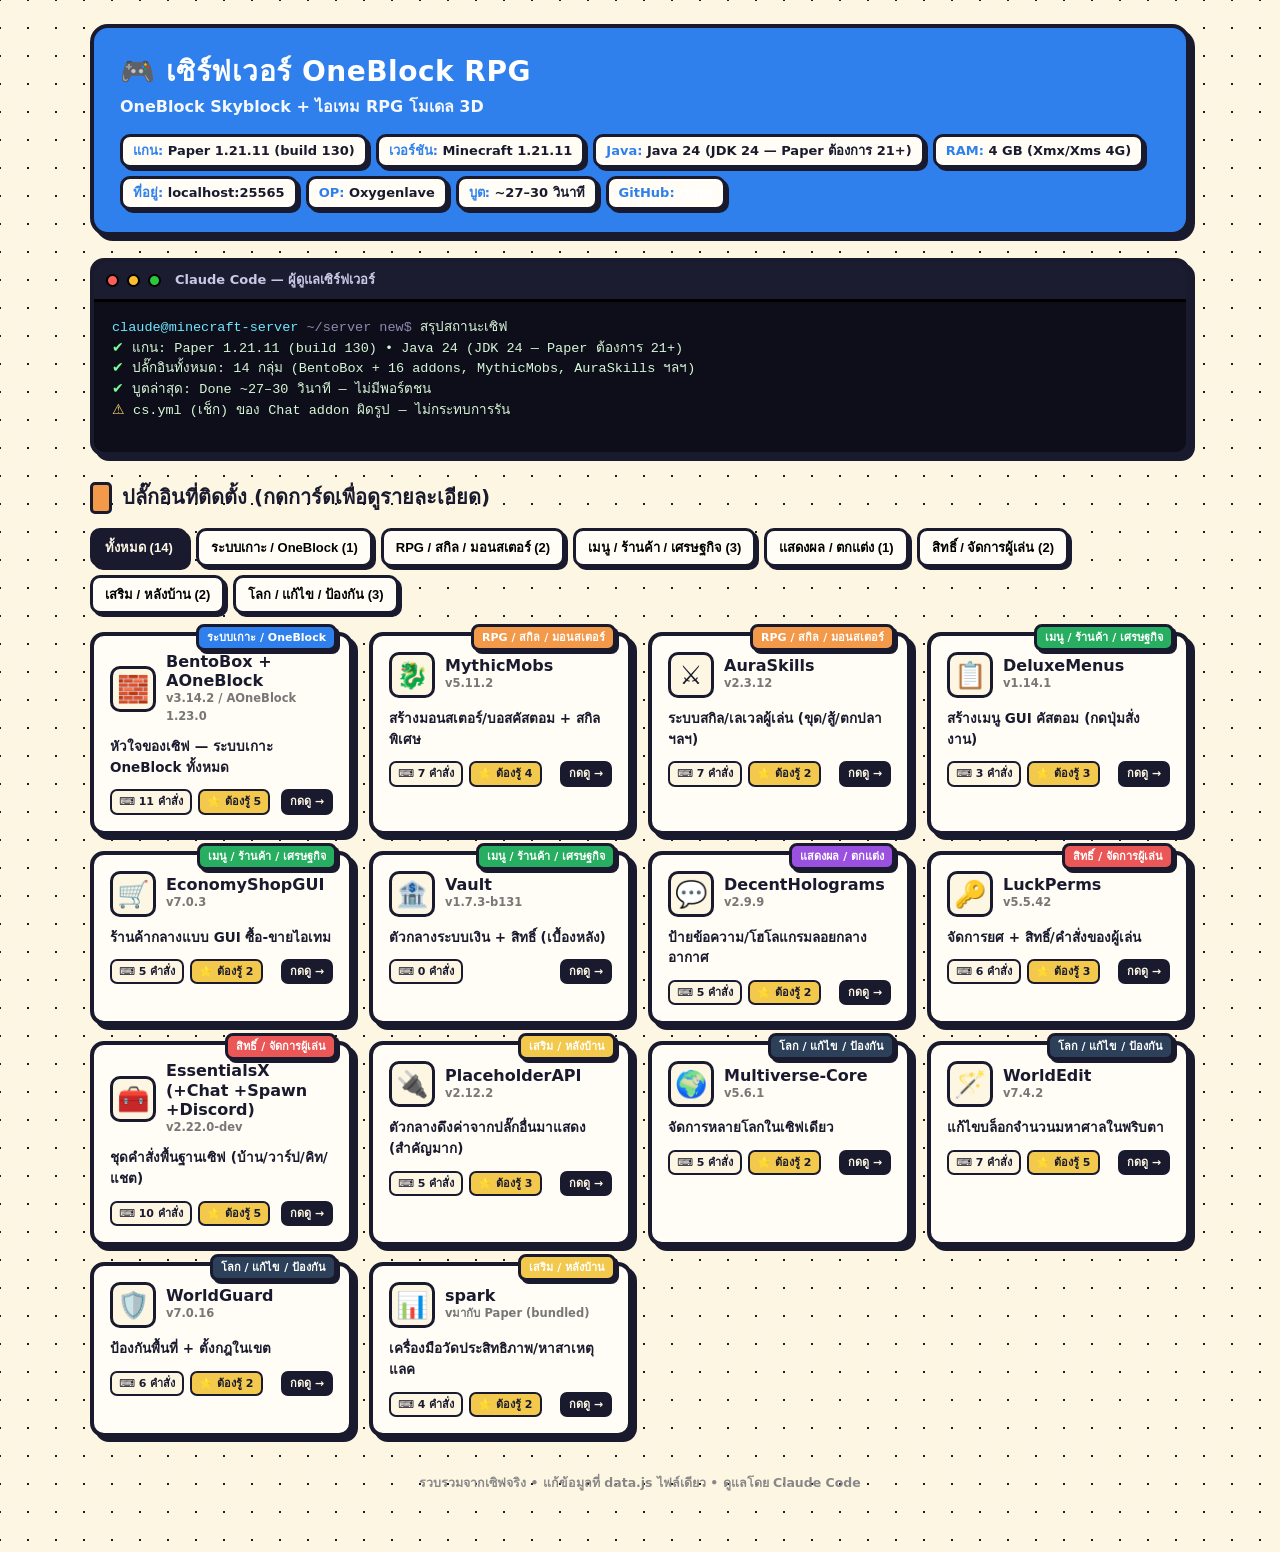
==== index.html @ e5a168d3 "เว็บแดชบอร์ดข้อมูลเซิฟ Minecraft (static) ข้อมูลเซิฟ + ปลั๊กอิน 14 กลุ่ม (คำอธิบายไทย, คำสั่งกดคัดลอ" ====
<!DOCTYPE html>
<html lang="th">
<head>
  <meta charset="UTF-8">
  <meta name="viewport" content="width=device-width, initial-scale=1.0">
  <title>ข้อมูลเซิร์ฟเวอร์ Minecraft — OneBlock RPG</title>
  <link rel="stylesheet" href="styles.css">
</head>
<body>
  <div class="wrap">

    <!-- หัวเว็บ: ข้อมูลเซิฟ -->
    <header class="hero" id="hero"></header>

    <!-- หน้าต่าง CMD สไตล์ Claude Code -->
    <section class="console">
      <div class="console-bar">
        <span class="dot r"></span><span class="dot y"></span><span class="dot g"></span>
        <span class="console-title">Claude Code — ผู้ดูแลเซิร์ฟเวอร์</span>
      </div>
      <div class="console-body" id="console"></div>
    </section>

    <!-- ปลั๊กอิน -->
    <h2 class="sec-title">ปลั๊กอินที่ติดตั้ง (กดการ์ดเพื่อดูรายละเอียด)</h2>
    <div class="filters" id="filters"></div>
    <div class="grid" id="grid"></div>

    <footer id="footer"></footer>
  </div>

  <!-- modal ดีเทลปลั๊กอิน -->
  <div class="overlay" id="overlay">
    <div class="modal" id="modal"></div>
  </div>

  <script src="data.js"></script>
  <script src="app.js"></script>
</body>
</html>
---- styles.css ----
/* ===== สไตล์การ์ตูนแฟลต ตัดขอบหนา เงาแข็ง สีสด (ตามรสนิยมเจ้าของ) ===== */
:root {
  --ink: #1a1a2e;
  --cream: #fdf6e3;
  --paper: #fffdf5;
  --blue: #2f80ed;
  --orange: #f2994a;
  --green: #27ae60;
  --purple: #9b51e0;
  --red: #eb5757;
  --navy: #2d4059;
  --yellow: #f2c94c;
  --shadow: 5px 5px 0 var(--ink);
  --shadow-sm: 3px 3px 0 var(--ink);
}

* { box-sizing: border-box; margin: 0; padding: 0; }

body {
  font-family: "Segoe UI", "Sarabun", system-ui, sans-serif;
  background: var(--cream);
  color: var(--ink);
  line-height: 1.55;
  padding: 24px 16px 60px;
  background-image: radial-gradient(var(--ink) 1.2px, transparent 1.2px);
  background-size: 28px 28px;
  background-position: -14px -14px;
}
.wrap { max-width: 1100px; margin: 0 auto; }

/* ---------- header ---------- */
.hero {
  background: var(--blue);
  color: #fff;
  border: 4px solid var(--ink);
  box-shadow: var(--shadow);
  border-radius: 18px;
  padding: 22px 26px;
  margin-bottom: 22px;
}
.hero h1 { font-size: 28px; letter-spacing: .5px; }
.hero .sub { font-weight: 700; opacity: .95; margin-top: 2px; }
.hero .meta {
  display: flex; flex-wrap: wrap; gap: 8px; margin-top: 14px;
}
.chip {
  background: var(--paper); color: var(--ink);
  border: 3px solid var(--ink); border-radius: 10px;
  padding: 4px 10px; font-weight: 700; font-size: 13px;
  box-shadow: var(--shadow-sm);
}
.chip b { color: var(--blue); }
.hero a { color: #fff; font-weight: 800; text-decoration: underline; }

/* ---------- CMD / Claude Code console ---------- */
.console {
  background: #0e0e1a;
  border: 4px solid var(--ink);
  box-shadow: var(--shadow);
  border-radius: 14px;
  margin-bottom: 24px;
  overflow: hidden;
}
.console-bar {
  background: #1c1c30; display: flex; align-items: center; gap: 8px;
  padding: 8px 12px; border-bottom: 3px solid #000;
}
.dot { width: 13px; height: 13px; border-radius: 50%; border: 2px solid #000; }
.dot.r { background: #ff5f56; } .dot.y { background: #ffbd2e; } .dot.g { background: #27c93f; }
.console-title { color: #c9c9e6; font-weight: 700; font-size: 13px; margin-left: 6px; }
.console-body {
  font-family: "Cascadia Code", "Consolas", monospace;
  font-size: 13.5px; color: #d7f7d7; padding: 16px 18px; min-height: 150px;
  white-space: pre-wrap;
}
.console-body .pmt { color: #6ee7ff; }
.console-body .ok { color: #7CFC9B; }
.console-body .warn { color: #ffd866; }
.console-body .dim { color: #8a8ab0; }
.cursor { display: inline-block; width: 9px; height: 16px; background: #7CFC9B; vertical-align: -3px; animation: blink 1s steps(1) infinite; }
@keyframes blink { 50% { opacity: 0; } }

/* ---------- section title ---------- */
.sec-title { font-size: 20px; margin: 26px 0 14px; display: flex; align-items: center; gap: 10px; }
.sec-title::before { content: ""; width: 16px; height: 26px; background: var(--orange); border: 3px solid var(--ink); border-radius: 5px; }

/* ---------- filter ---------- */
.filters { display: flex; flex-wrap: wrap; gap: 8px; margin-bottom: 18px; }
.fbtn {
  background: var(--paper); border: 3px solid var(--ink); border-radius: 10px;
  padding: 6px 12px; font-weight: 800; font-size: 13px; cursor: pointer;
  box-shadow: var(--shadow-sm); transition: transform .05s;
}
.fbtn:active { transform: translate(3px,3px); box-shadow: none; }
.fbtn.active { background: var(--ink); color: var(--cream); }

/* ---------- plugin grid ---------- */
.grid { display: grid; grid-template-columns: repeat(auto-fill, minmax(255px, 1fr)); gap: 16px; }
.card {
  background: var(--paper); border: 4px solid var(--ink); border-radius: 14px;
  box-shadow: var(--shadow); padding: 16px; cursor: pointer;
  transition: transform .08s, box-shadow .08s; position: relative;
}
.card:hover { transform: translate(-2px,-2px); box-shadow: 7px 7px 0 var(--ink); }
.card:active { transform: translate(3px,3px); box-shadow: var(--shadow-sm); }
.card .top { display: flex; align-items: center; gap: 10px; }
.card .ico {
  font-size: 26px; width: 46px; height: 46px; flex: none;
  display: grid; place-items: center;
  border: 3px solid var(--ink); border-radius: 10px; background: var(--cream);
}
.card h3 { font-size: 16px; line-height: 1.2; }
.card .ver { font-size: 11.5px; font-weight: 700; color: #777; }
.card .tag { margin-top: 10px; font-size: 13.5px; font-weight: 600; }
.cat-pill {
  position: absolute; top: -12px; right: 12px;
  font-size: 11px; font-weight: 800; color: #fff;
  border: 3px solid var(--ink); border-radius: 8px; padding: 2px 8px;
  box-shadow: var(--shadow-sm);
}

/* ---------- modal ---------- */
.overlay {
  position: fixed; inset: 0; background: rgba(26,26,46,.55);
  display: none; align-items: flex-start; justify-content: center;
  padding: 40px 16px; overflow-y: auto; z-index: 50;
}
.overlay.show { display: flex; }
.modal {
  background: var(--paper); border: 4px solid var(--ink); border-radius: 18px;
  box-shadow: 8px 8px 0 var(--ink); max-width: 680px; width: 100%; padding: 0; overflow: hidden;
}
.modal-head { padding: 18px 22px; border-bottom: 4px solid var(--ink); display: flex; align-items: center; gap: 12px; }
.modal-head .ico { font-size: 34px; width: 58px; height: 58px; flex: none; display: grid; place-items: center; border: 3px solid var(--ink); border-radius: 12px; background: var(--cream); }
.modal-head h2 { font-size: 21px; }
.modal-head .ver { font-size: 13px; font-weight: 700; color: #777; }
.modal-body { padding: 20px 22px; }
.modal-body p.what { font-size: 15px; margin-bottom: 16px; }
.block-title { font-weight: 800; font-size: 15px; margin: 16px 0 8px; display: flex; align-items: center; gap: 8px; }
.block-title span.bar { width: 12px; height: 18px; border: 2px solid var(--ink); border-radius: 4px; }
ul.feat { list-style: none; display: flex; flex-direction: column; gap: 6px; }
ul.feat li { background: var(--cream); border: 2px solid var(--ink); border-radius: 9px; padding: 7px 11px; font-size: 13.5px; font-weight: 600; }
ul.cmd li { font-family: "Consolas", monospace; background: #0e0e1a; color: #d7f7d7; border:2px solid var(--ink); border-radius:8px; padding:6px 10px; font-size:13px; list-style:none; margin-bottom:6px; }
.intg { display: flex; flex-direction: column; gap: 10px; }
.intg .row { border: 3px solid var(--ink); border-radius: 11px; padding: 10px 12px; background: #fff; }
.intg .with { font-weight: 800; font-size: 13.5px; color: var(--purple); margin-bottom: 3px; }
.intg .with::before { content: "🔗 "; }
.intg .ex { font-size: 13.5px; }
.close-btn {
  margin-left: auto; background: var(--red); color: #fff; border: 3px solid var(--ink);
  border-radius: 10px; width: 40px; height: 40px; font-size: 20px; font-weight: 900;
  cursor: pointer; box-shadow: var(--shadow-sm); flex: none;
}
.close-btn:active { transform: translate(3px,3px); box-shadow: none; }

/* ---------- ส่วนล่างการ์ด ---------- */
.card-foot { display: flex; flex-wrap: wrap; gap: 6px; margin-top: 12px; align-items: center; }
.mini { font-size: 11px; font-weight: 800; border: 2px solid var(--ink); border-radius: 7px; padding: 2px 7px; background: var(--cream); }
.mini.must { background: var(--yellow); }
.mini.go { margin-left: auto; background: var(--ink); color: var(--cream); border-color: var(--ink); }

/* ---------- toggle คำสั่ง ---------- */
.muted { font-weight: 600; font-size: 12px; color: #999; }
.cmd-toggle { display: flex; gap: 8px; margin-bottom: 12px; }
.cmd-toggle .ct {
  background: var(--paper); border: 3px solid var(--ink); border-radius: 9px;
  padding: 5px 12px; font-weight: 800; font-size: 12.5px; cursor: pointer; box-shadow: var(--shadow-sm);
}
.cmd-toggle .ct:active { transform: translate(3px,3px); box-shadow: none; }
.cmd-toggle .ct.active { background: var(--orange); }

/* ---------- ปุ่มคำสั่ง (กดคัดลอก) ---------- */
.cmd-list { display: flex; flex-direction: column; gap: 8px; }
.cmd-chip {
  display: flex; align-items: center; gap: 10px; text-align: left; width: 100%;
  background: #0e0e1a; color: #d7f7d7; border: 3px solid var(--ink); border-radius: 10px;
  padding: 9px 12px; cursor: pointer; font-family: inherit; box-shadow: var(--shadow-sm);
  transition: transform .05s;
}
.cmd-chip:hover { transform: translate(-1px,-1px); }
.cmd-chip:active { transform: translate(3px,3px); box-shadow: none; }
.cmd-chip.must { border-color: var(--orange); box-shadow: 3px 3px 0 var(--orange); }
.cmd-chip .cmd-text { font-family: "Consolas","Cascadia Code",monospace; font-weight: 700; font-size: 13px; color: #9ef0b0; white-space: nowrap; }
.cmd-chip .cmd-desc { color: #cfcfe6; font-size: 12.5px; flex: 1; }
.cmd-chip .cmd-copy { font-size: 10.5px; font-weight: 800; color: #0e0e1a; background: #9ef0b0; border-radius: 6px; padding: 2px 7px; flex: none; }
.cmd-empty { font-size: 13px; color: #888; font-weight: 600; padding: 6px 2px; }

/* ---------- toast ---------- */
.toast {
  position: fixed; left: 50%; bottom: 28px; transform: translateX(-50%) translateY(20px);
  background: var(--ink); color: var(--cream); border: 3px solid var(--ink);
  border-radius: 12px; padding: 10px 18px; font-weight: 800; font-size: 13.5px;
  box-shadow: var(--shadow); opacity: 0; pointer-events: none; transition: .2s; z-index: 99; max-width: 90vw;
}
.toast.show { opacity: 1; transform: translateX(-50%) translateY(0); }

@media (max-width: 520px) {
  .cmd-chip { flex-wrap: wrap; gap: 4px; }
  .cmd-chip .cmd-desc { flex-basis: 100%; }
}

footer { text-align: center; margin-top: 36px; font-size: 12.5px; color: #888; font-weight: 600; }
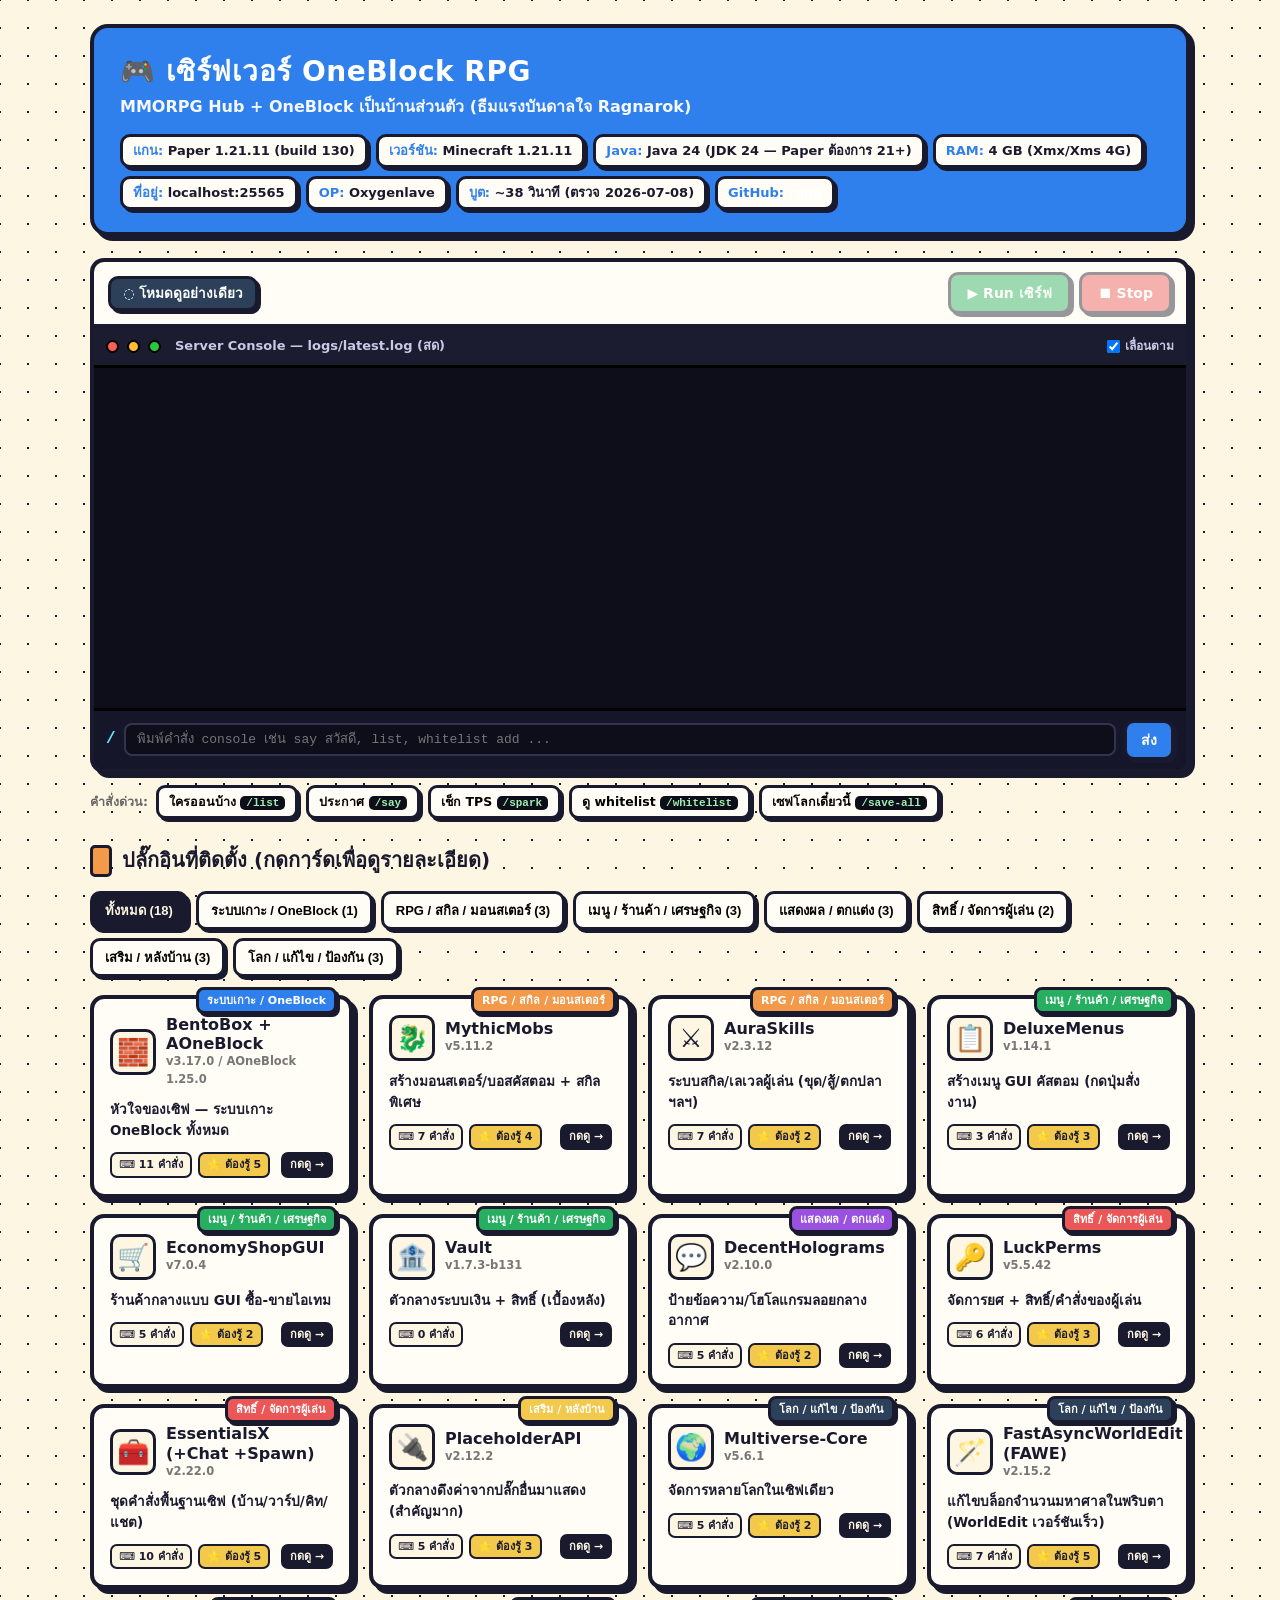
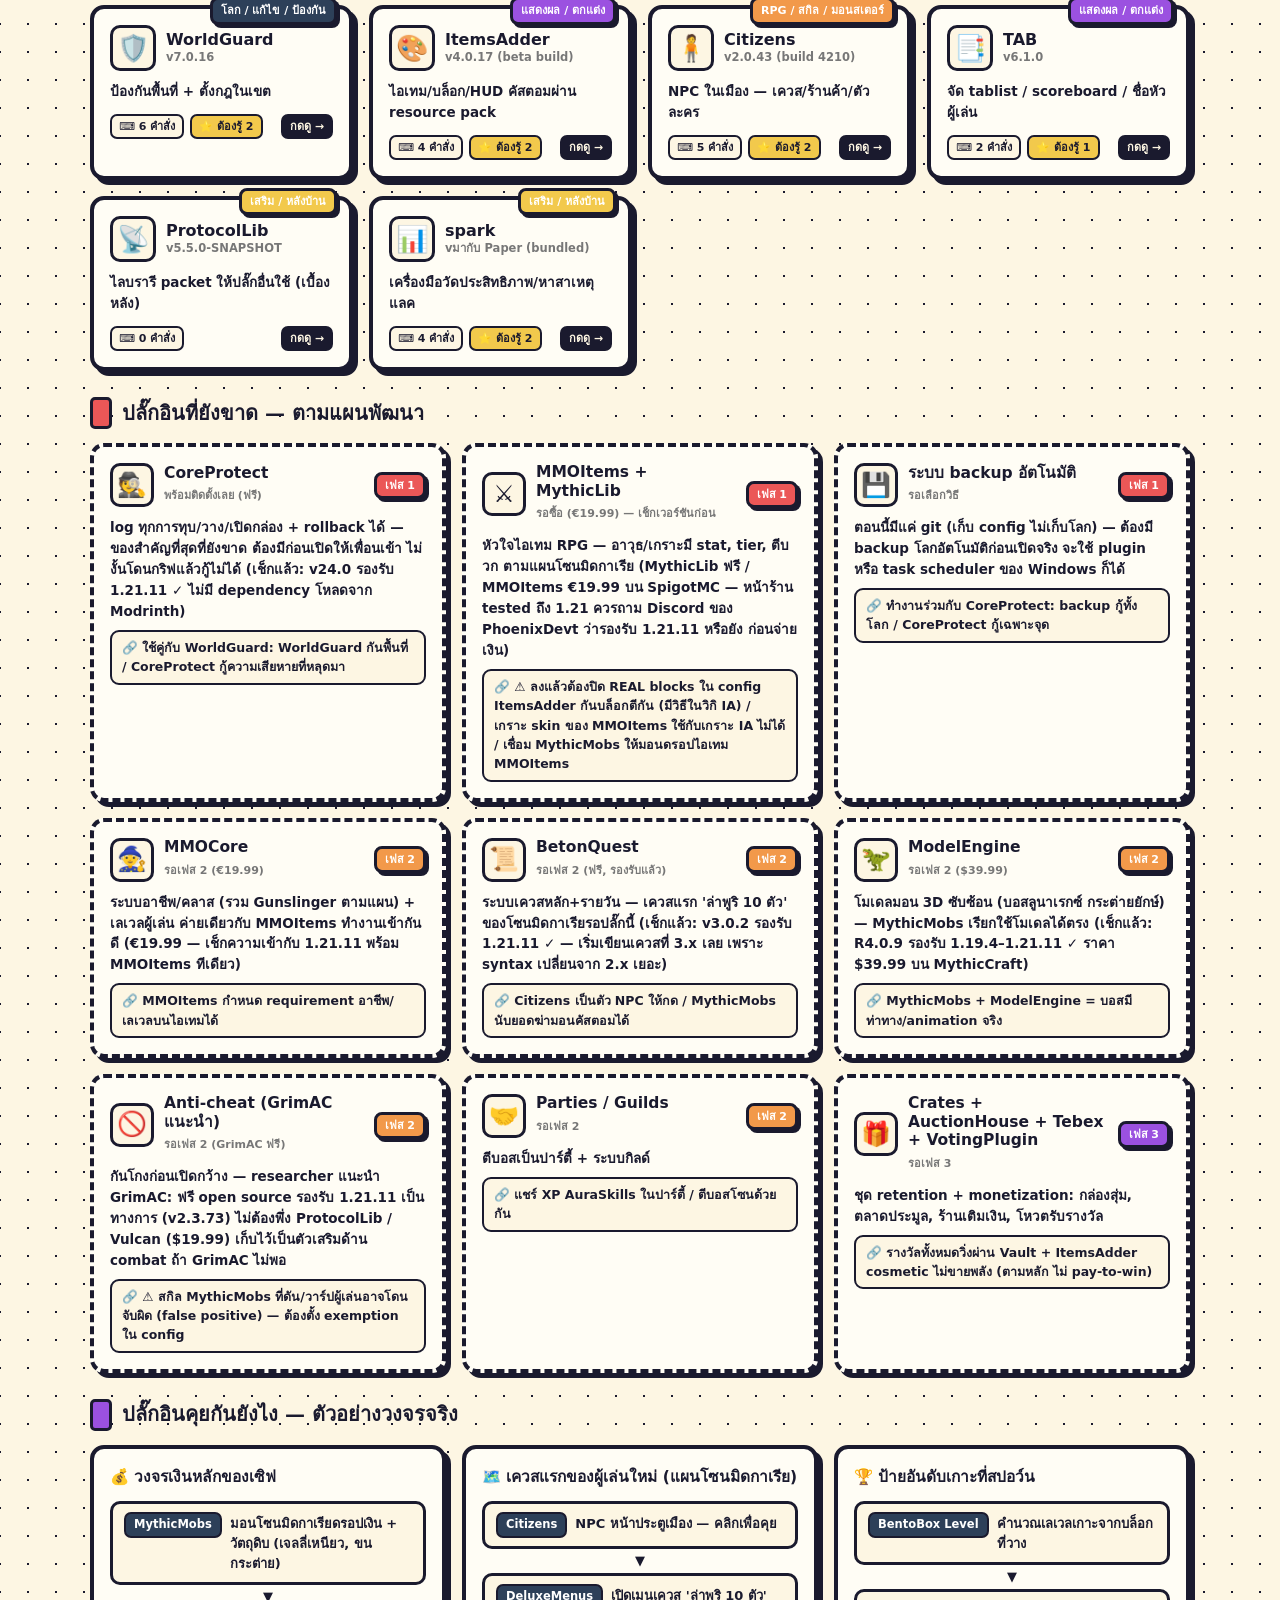
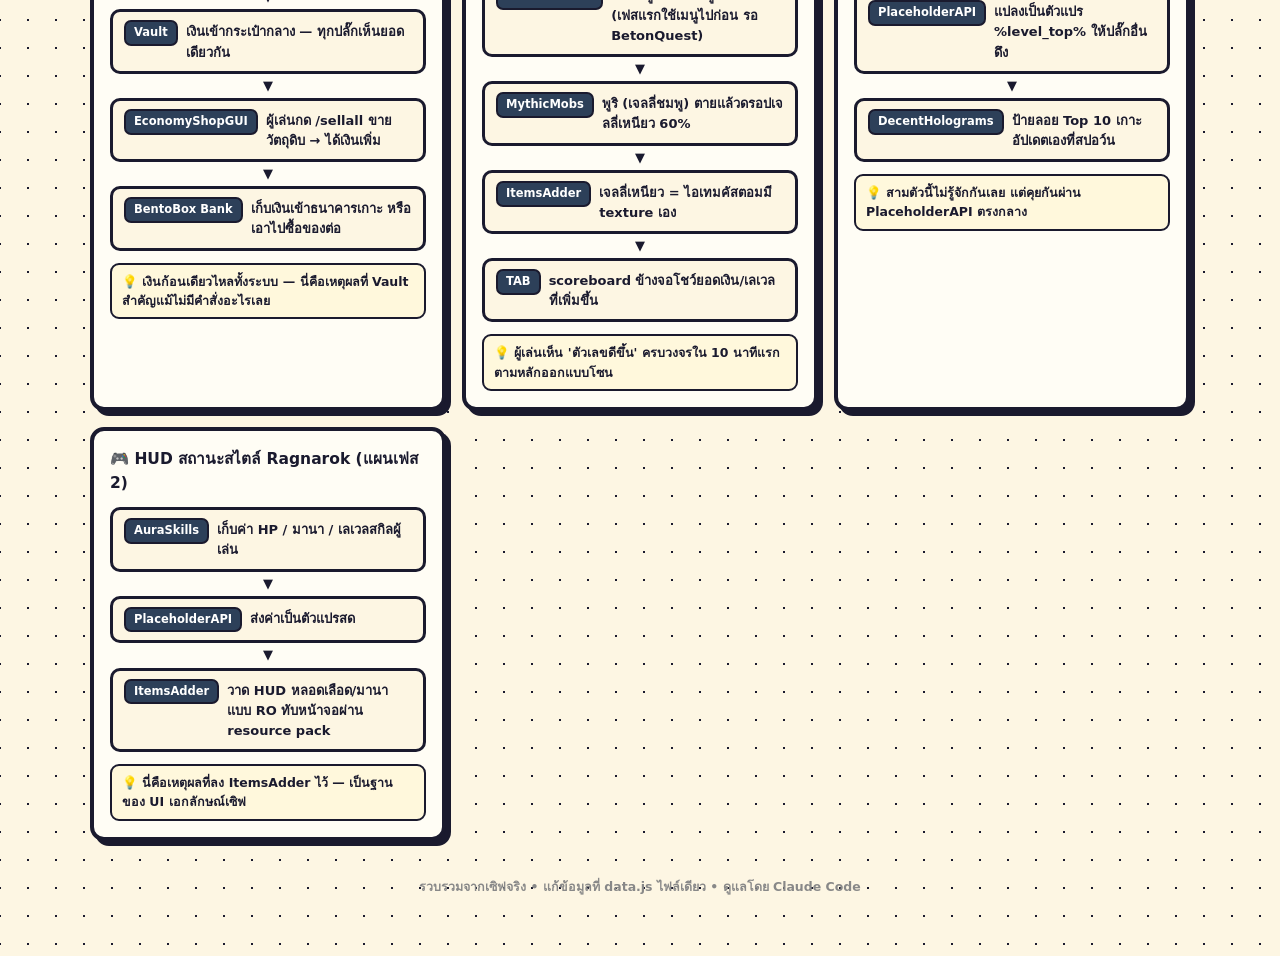
==== commit fae83b52: "เพิ่ม Web Panel: ปุ่ม Run/Stop เซิร์ฟ + จอ CMD สดพร้อมไฮไลต์สี + ช่องส่งคำสั่ง console + section ปลั" ====
--- a/index.html
+++ b/index.html
@@ -12,19 +12,44 @@
     <!-- หัวเว็บ: ข้อมูลเซิฟ -->
     <header class="hero" id="hero"></header>
 
-    <!-- หน้าต่าง CMD สไตล์ Claude Code -->
-    <section class="console">
-      <div class="console-bar">
-        <span class="dot r"></span><span class="dot y"></span><span class="dot g"></span>
-        <span class="console-title">Claude Code — ผู้ดูแลเซิร์ฟเวอร์</span>
+    <!-- Web Panel: ควบคุมเซิร์ฟ + จอ CMD สด -->
+    <section class="panel">
+      <div class="panel-bar">
+        <span id="statusPill" class="status-pill off">● กำลังเช็ก...</span>
+        <span id="uptime" class="uptime"></span>
+        <div class="panel-btns">
+          <button id="btnStart" class="pbtn run" disabled>▶ Run เซิร์ฟ</button>
+          <button id="btnStop" class="pbtn stop" disabled>⏹ Stop</button>
+        </div>
       </div>
-      <div class="console-body" id="console"></div>
+      <div class="console">
+        <div class="console-bar">
+          <span class="dot r"></span><span class="dot y"></span><span class="dot g"></span>
+          <span class="console-title">Server Console — logs/latest.log (สด)</span>
+          <label class="autoscroll"><input type="checkbox" id="autoScroll" checked> เลื่อนตาม</label>
+        </div>
+        <div class="console-body live" id="console"></div>
+        <form class="cmd-bar" id="cmdForm">
+          <span class="cmd-slash">/</span>
+          <input type="text" id="cmdInput" placeholder="พิมพ์คำสั่ง console เช่น say สวัสดี, list, whitelist add ..." autocomplete="off">
+          <button type="submit" class="pbtn send">ส่ง</button>
+        </form>
+      </div>
+      <div class="quick-cmds" id="quickCmds"></div>
     </section>
 
     <!-- ปลั๊กอิน -->
     <h2 class="sec-title">ปลั๊กอินที่ติดตั้ง (กดการ์ดเพื่อดูรายละเอียด)</h2>
     <div class="filters" id="filters"></div>
     <div class="grid" id="grid"></div>
+
+    <!-- ปลั๊กอินที่ยังขาด -->
+    <h2 class="sec-title missing">ปลั๊กอินที่ยังขาด — ตามแผนพัฒนา</h2>
+    <div class="planned-grid" id="planned"></div>
+
+    <!-- ตัวอย่างการเชื่อมปลั๊กอิน -->
+    <h2 class="sec-title flows">ปลั๊กอินคุยกันยังไง — ตัวอย่างวงจรจริง</h2>
+    <div class="flows" id="flows"></div>
 
     <footer id="footer"></footer>
   </div>
--- a/styles.css
+++ b/styles.css
@@ -51,6 +51,128 @@
 }
 .chip b { color: var(--blue); }
 .hero a { color: #fff; font-weight: 800; text-decoration: underline; }
+
+/* ---------- Web Panel: ควบคุมเซิร์ฟ ---------- */
+.panel { margin-bottom: 26px; }
+.panel-bar {
+  display: flex; align-items: center; flex-wrap: wrap; gap: 10px;
+  background: var(--paper); border: 4px solid var(--ink); border-bottom: none;
+  border-radius: 14px 14px 0 0; padding: 10px 14px;
+  box-shadow: var(--shadow);
+}
+.status-pill {
+  font-weight: 900; font-size: 13.5px; border: 3px solid var(--ink);
+  border-radius: 10px; padding: 4px 12px; box-shadow: var(--shadow-sm);
+}
+.status-pill.on   { background: var(--green); color: #fff; }
+.status-pill.ext  { background: var(--yellow); color: var(--ink); }
+.status-pill.off  { background: #d8d8d8; color: #555; }
+.status-pill.view { background: var(--navy); color: #fff; }
+.uptime { font-size: 12.5px; font-weight: 700; color: #666; }
+.panel-btns { margin-left: auto; display: flex; gap: 8px; }
+.pbtn {
+  border: 3px solid var(--ink); border-radius: 10px; padding: 7px 16px;
+  font-weight: 900; font-size: 14px; cursor: pointer; box-shadow: var(--shadow-sm);
+  transition: transform .05s; font-family: inherit;
+}
+.pbtn:active { transform: translate(3px,3px); box-shadow: none; }
+.pbtn:disabled { opacity: .45; cursor: not-allowed; }
+.pbtn.run  { background: var(--green); color: #fff; }
+.pbtn.stop { background: var(--red); color: #fff; }
+.pbtn.send { background: var(--blue); color: #fff; padding: 6px 14px; }
+
+/* จอ console สด */
+.panel .console { margin-bottom: 0; border-radius: 0 0 14px 14px; }
+.console-body.live {
+  height: 340px; overflow-y: auto; min-height: 0;
+  scrollbar-color: #444 #0e0e1a;
+}
+.autoscroll {
+  margin-left: auto; color: #c9c9e6; font-size: 12px; font-weight: 700;
+  display: flex; align-items: center; gap: 5px; cursor: pointer;
+}
+.cmd-bar {
+  display: flex; align-items: center; gap: 8px;
+  background: #16162a; border-top: 3px solid #000; padding: 9px 12px;
+}
+.cmd-slash { color: #6ee7ff; font-family: "Consolas", monospace; font-weight: 900; font-size: 16px; }
+.cmd-bar input {
+  flex: 1; background: #0e0e1a; color: #d7f7d7; border: 2px solid #33334d;
+  border-radius: 8px; padding: 7px 11px; font-family: "Cascadia Code","Consolas",monospace;
+  font-size: 13px; outline: none;
+}
+.cmd-bar input:focus { border-color: #6ee7ff; }
+.quick-cmds { display: flex; flex-wrap: wrap; gap: 8px; margin-top: 12px; align-items: center; }
+.qlabel { font-size: 12.5px; font-weight: 800; color: #666; }
+.qcmd {
+  background: var(--paper); border: 3px solid var(--ink); border-radius: 9px;
+  padding: 4px 10px; font-weight: 700; font-size: 12.5px; cursor: pointer;
+  box-shadow: var(--shadow-sm); font-family: inherit;
+}
+.qcmd:active { transform: translate(3px,3px); box-shadow: none; }
+.qcmd code { background: #0e0e1a; color: #9ef0b0; border-radius: 5px; padding: 1px 6px; font-size: 11px; }
+
+/* ไฮไลต์สีบรรทัด log — สำคัญเห็นก่อน */
+.lg          { color: #b8c4b8; }
+.lg-error    { color: #ff8f8f; background: rgba(235,87,87,.14); border-left: 3px solid var(--red); padding-left: 7px; font-weight: 700; }
+.lg-warn     { color: #ffd866; background: rgba(242,201,76,.08); border-left: 3px solid var(--yellow); padding-left: 7px; }
+.lg-done     { color: #7CFC9B; font-weight: 800; }
+.lg-player   { color: #7fc4ff; font-weight: 700; }
+.lg-system   { color: #c9a7ff; font-style: italic; }
+.lg-input    { color: #6ee7ff; font-weight: 800; }
+.lg-time     { color: #63637f; }
+.lg-tag      { color: #8a8ab0; }
+.lg-plugin   { color: #6ee7ff; }
+.lg-done-strong { color: #0e0e1a; background: #7CFC9B; border-radius: 4px; padding: 0 6px; font-weight: 900; }
+
+/* ---------- ปลั๊กอินที่ยังขาด ---------- */
+.sec-title.missing::before { background: var(--red); }
+.sec-title.flows::before { background: var(--purple); }
+.planned-grid { display: grid; grid-template-columns: repeat(auto-fill, minmax(300px, 1fr)); gap: 16px; }
+.pcard {
+  background: var(--paper); border: 4px dashed var(--ink); border-radius: 14px;
+  padding: 16px; box-shadow: var(--shadow); position: relative;
+}
+.pcard .ptop { display: flex; align-items: center; gap: 10px; }
+.pcard .pico {
+  font-size: 24px; width: 44px; height: 44px; flex: none; display: grid; place-items: center;
+  border: 3px solid var(--ink); border-radius: 10px; background: var(--cream);
+}
+.pcard h3 { font-size: 15.5px; line-height: 1.2; }
+.pstatus { font-size: 11px; font-weight: 800; color: #777; }
+.phase {
+  margin-left: auto; flex: none; color: #fff; font-size: 11px; font-weight: 900;
+  border: 3px solid var(--ink); border-radius: 8px; padding: 2px 8px; box-shadow: var(--shadow-sm);
+}
+.pwhy { margin-top: 10px; font-size: 13.5px; font-weight: 600; }
+.ppairs {
+  margin-top: 8px; font-size: 12.5px; background: var(--cream);
+  border: 2px solid var(--ink); border-radius: 9px; padding: 6px 10px; font-weight: 600;
+}
+
+/* ---------- ผังวงจรปลั๊กอิน ---------- */
+.flows { display: grid; grid-template-columns: repeat(auto-fill, minmax(320px, 1fr)); gap: 16px; }
+.flow {
+  background: var(--paper); border: 4px solid var(--ink); border-radius: 14px;
+  padding: 16px; box-shadow: var(--shadow);
+}
+.flow-title { font-weight: 900; font-size: 15.5px; margin-bottom: 12px; }
+.flow-steps { display: flex; flex-direction: column; align-items: stretch; }
+.flow-step {
+  display: flex; align-items: baseline; gap: 8px;
+  background: var(--cream); border: 3px solid var(--ink); border-radius: 10px;
+  padding: 8px 11px;
+}
+.flow-plug {
+  flex: none; font-size: 11.5px; font-weight: 900; color: #fff; background: var(--navy);
+  border: 2px solid var(--ink); border-radius: 7px; padding: 2px 8px;
+}
+.flow-text { font-size: 13px; font-weight: 600; }
+.flow-arrow { text-align: center; font-size: 13px; font-weight: 900; color: var(--ink); padding: 2px 0; }
+.flow-note {
+  margin-top: 12px; font-size: 12.5px; font-weight: 700;
+  background: #fff8dc; border: 2px solid var(--ink); border-radius: 9px; padding: 7px 10px;
+}
 
 /* ---------- CMD / Claude Code console ---------- */
 .console {
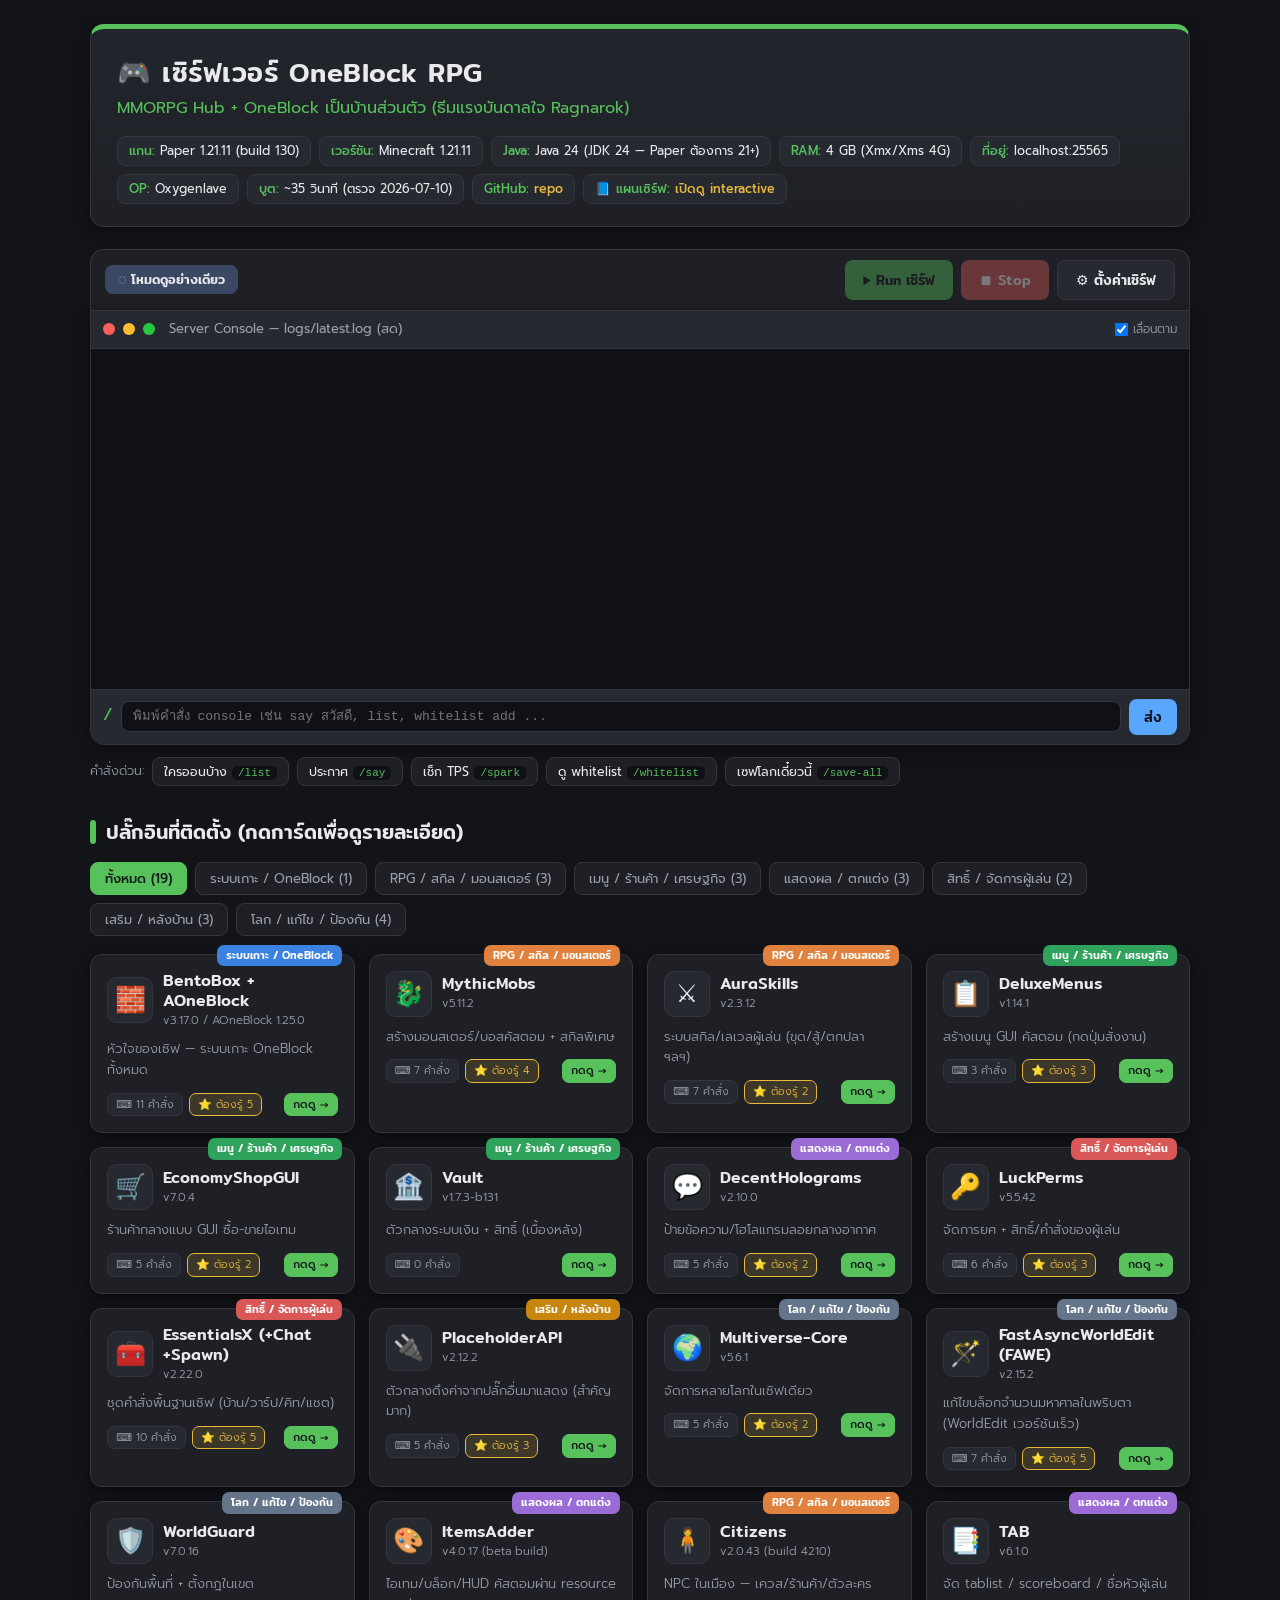
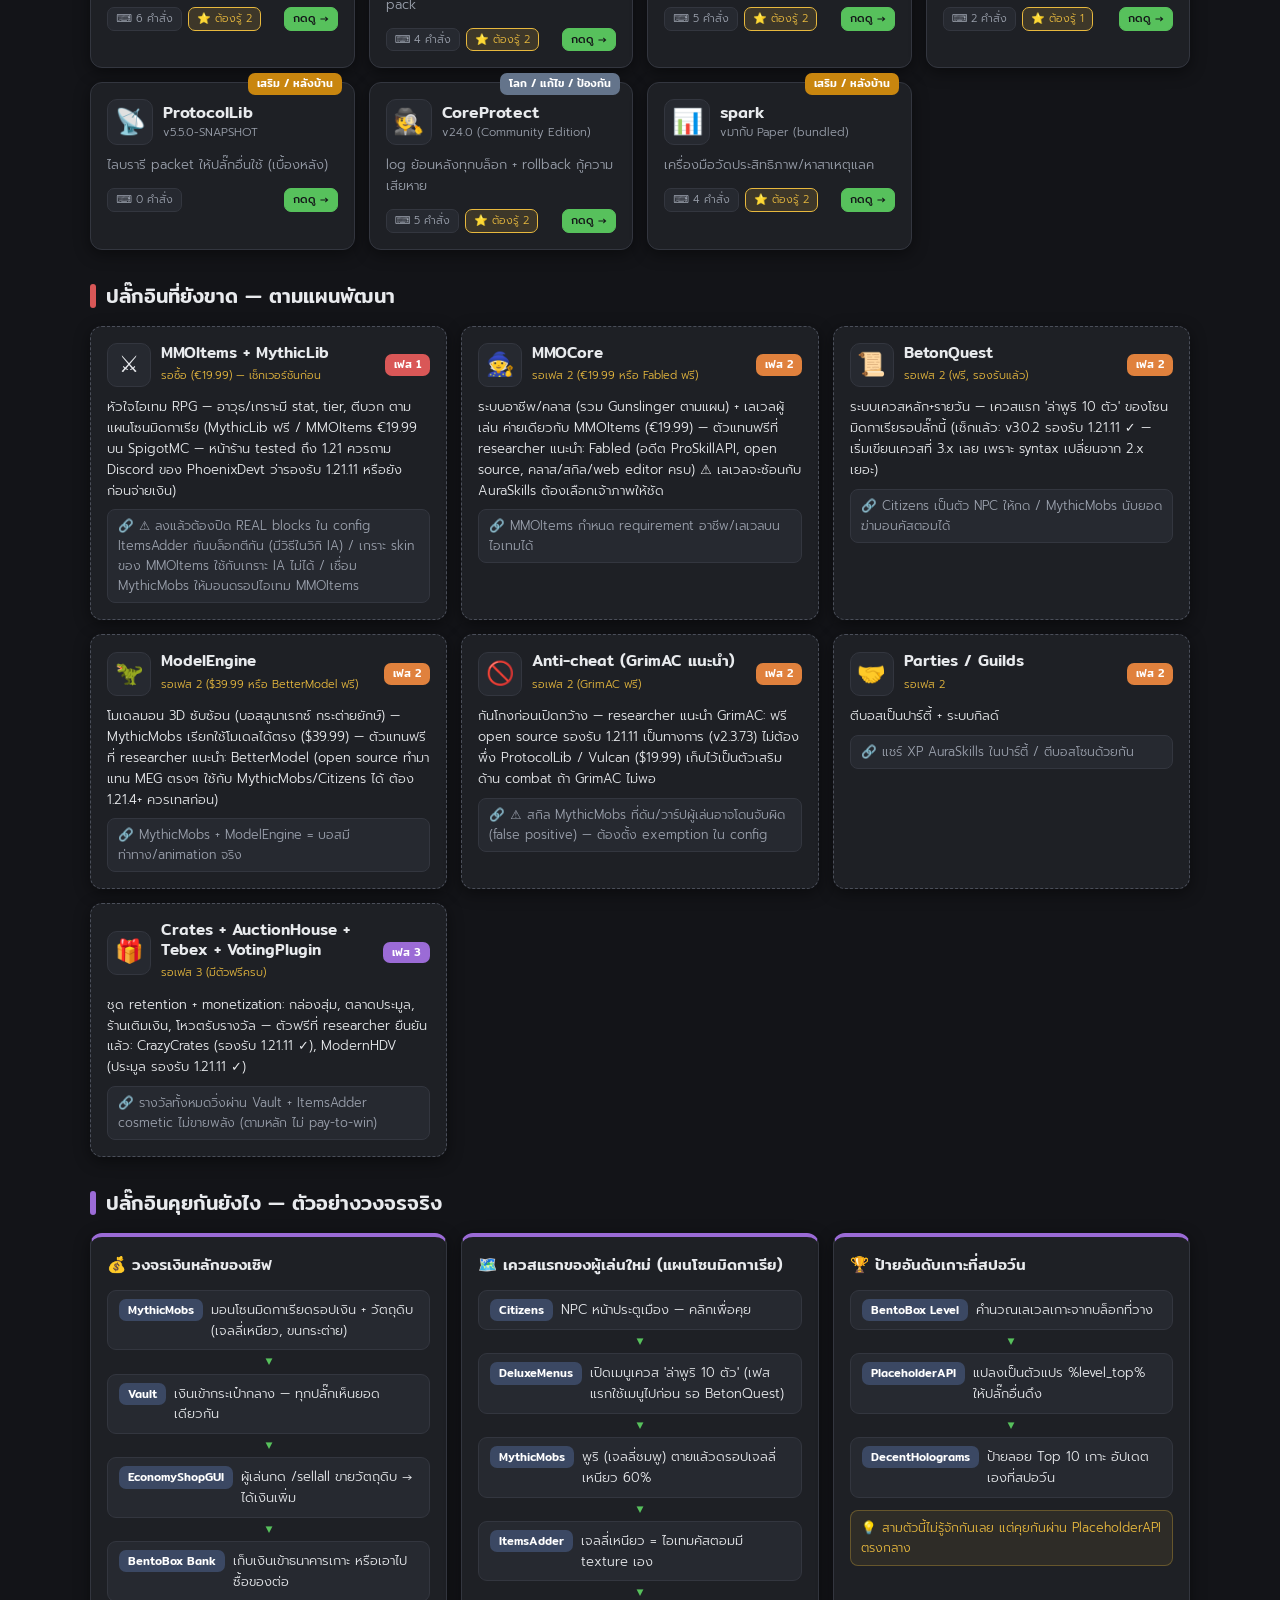
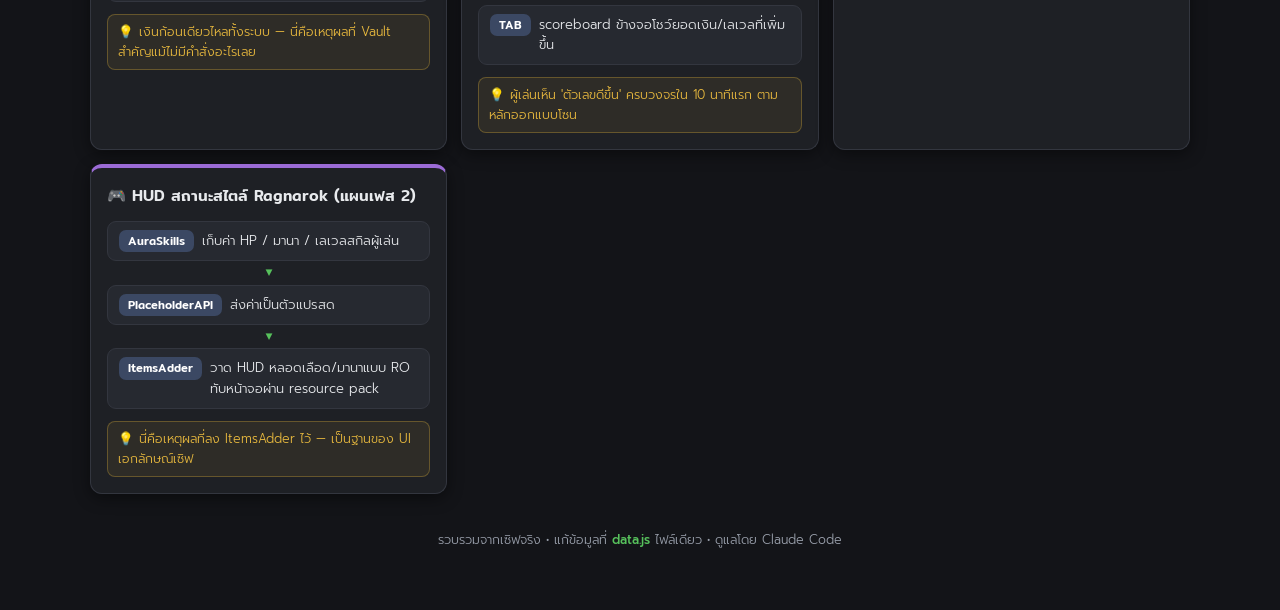
==== commit 366bed73: "เพิ่มปุ่มตั้งค่าเซิร์ฟในเว็บ panel: แก้ server.properties ผ่านฟอร์ม (MOTD/ผู้เล่นสูงสุด/IP/พอร์ต/whi" ====
--- a/index.html
+++ b/index.html
@@ -20,6 +20,7 @@
         <div class="panel-btns">
           <button id="btnStart" class="pbtn run" disabled>▶ Run เซิร์ฟ</button>
           <button id="btnStop" class="pbtn stop" disabled>⏹ Stop</button>
+          <button id="btnConfig" class="pbtn cfg">⚙ ตั้งค่าเซิร์ฟ</button>
         </div>
       </div>
       <div class="console">
@@ -59,6 +60,11 @@
     <div class="modal" id="modal"></div>
   </div>
 
+  <!-- modal ตั้งค่าเซิร์ฟ (server.properties) -->
+  <div class="overlay" id="cfgOverlay">
+    <div class="modal" id="cfgModal"></div>
+  </div>
+
   <script src="data.js"></script>
   <script src="app.js"></script>
 </body>
--- a/styles.css
+++ b/styles.css
@@ -1,317 +1,343 @@
-/* ===== สไตล์การ์ตูนแฟลต ตัดขอบหนา เงาแข็ง สีสด (ตามรสนิยมเจ้าของ) ===== */
+/* ===== ธีม Minecraft โทนเข้มเรียบ — deepslate + เขียวหญ้า + ทอง XP + ซากุระ
+   ใช้ชุดสีเดียวกับ plan.html ให้ทั้งเว็บเป็นธีมเดียวกัน ===== */
+@import url('https://fonts.googleapis.com/css2?family=Mitr:wght@400;500;600&family=Prompt:wght@300;400;500;700&display=swap');
+
 :root {
-  --ink: #1a1a2e;
-  --cream: #fdf6e3;
-  --paper: #fffdf5;
-  --blue: #2f80ed;
-  --orange: #f2994a;
-  --green: #27ae60;
-  --purple: #9b51e0;
-  --red: #eb5757;
-  --navy: #2d4059;
-  --yellow: #f2c94c;
-  --shadow: 5px 5px 0 var(--ink);
-  --shadow-sm: 3px 3px 0 var(--ink);
+  --bg: #131418;        /* พื้นหลัง deepslate */
+  --panel: #1e2025;     /* กล่อง */
+  --panel2: #262930;
+  --line: #33363f;      /* เส้นขอบบาง */
+  --text: #e8eaed;
+  --dim: #9aa0ac;
+  --grass: #57c15c;     /* เขียวหญ้า Minecraft — สีหลัก */
+  --gold: #e8b93e;      /* ทอง XP */
+  --sky: #58a6ff;
+  --sakura: #f291b8;
+  --red: #d95757;
+  --orange: #e0813d;
+  --purple: #9b6bd6;
+  --navy: #3b4863;
+  --green: #57c15c;
+  --blue: #58a6ff;
+  --yellow: #e8b93e;
+  --dark: #131418;      /* ตัวหนังสือบนปุ่มสีสด */
+  --shadow: 0 4px 16px rgba(0,0,0,.45);
 }
 
 * { box-sizing: border-box; margin: 0; padding: 0; }
 
 body {
-  font-family: "Segoe UI", "Sarabun", system-ui, sans-serif;
-  background: var(--cream);
-  color: var(--ink);
-  line-height: 1.55;
+  font-family: "Prompt", "Sarabun", "Segoe UI", system-ui, sans-serif;
+  font-weight: 300;
+  background: var(--bg);
+  color: var(--text);
+  line-height: 1.6;
   padding: 24px 16px 60px;
-  background-image: radial-gradient(var(--ink) 1.2px, transparent 1.2px);
-  background-size: 28px 28px;
-  background-position: -14px -14px;
-}
+}
+h1, h2, h3, h4 { font-family: "Mitr", "Prompt", sans-serif; font-weight: 500; }
 .wrap { max-width: 1100px; margin: 0 auto; }
 
 /* ---------- header ---------- */
 .hero {
-  background: var(--blue);
-  color: #fff;
-  border: 4px solid var(--ink);
+  background: linear-gradient(180deg, #22262c 0%, var(--panel) 100%);
+  border: 1px solid var(--line);
+  border-top: 5px solid var(--grass);   /* แถบหญ้าบนหัวแบบบล็อกหญ้า */
   box-shadow: var(--shadow);
-  border-radius: 18px;
+  border-radius: 14px;
   padding: 22px 26px;
   margin-bottom: 22px;
 }
-.hero h1 { font-size: 28px; letter-spacing: .5px; }
-.hero .sub { font-weight: 700; opacity: .95; margin-top: 2px; }
-.hero .meta {
-  display: flex; flex-wrap: wrap; gap: 8px; margin-top: 14px;
-}
+.hero h1 { font-size: 27px; letter-spacing: .5px; color: var(--text); }
+.hero .sub { font-weight: 400; color: var(--grass); margin-top: 2px; }
+.hero .meta { display: flex; flex-wrap: wrap; gap: 8px; margin-top: 14px; }
 .chip {
-  background: var(--paper); color: var(--ink);
-  border: 3px solid var(--ink); border-radius: 10px;
-  padding: 4px 10px; font-weight: 700; font-size: 13px;
-  box-shadow: var(--shadow-sm);
-}
-.chip b { color: var(--blue); }
-.hero a { color: #fff; font-weight: 800; text-decoration: underline; }
+  background: var(--panel2); color: var(--text);
+  border: 1px solid var(--line); border-radius: 8px;
+  padding: 4px 11px; font-weight: 400; font-size: 12.5px;
+}
+.chip b { color: var(--grass); font-weight: 500; }
+.hero a { color: var(--gold); font-weight: 500; text-decoration: none; }
+.hero a:hover { text-decoration: underline; }
 
 /* ---------- Web Panel: ควบคุมเซิร์ฟ ---------- */
 .panel { margin-bottom: 26px; }
 .panel-bar {
   display: flex; align-items: center; flex-wrap: wrap; gap: 10px;
-  background: var(--paper); border: 4px solid var(--ink); border-bottom: none;
+  background: var(--panel); border: 1px solid var(--line); border-bottom: none;
   border-radius: 14px 14px 0 0; padding: 10px 14px;
-  box-shadow: var(--shadow);
 }
 .status-pill {
-  font-weight: 900; font-size: 13.5px; border: 3px solid var(--ink);
-  border-radius: 10px; padding: 4px 12px; box-shadow: var(--shadow-sm);
-}
-.status-pill.on   { background: var(--green); color: #fff; }
-.status-pill.ext  { background: var(--yellow); color: var(--ink); }
-.status-pill.off  { background: #d8d8d8; color: #555; }
-.status-pill.view { background: var(--navy); color: #fff; }
-.uptime { font-size: 12.5px; font-weight: 700; color: #666; }
+  font-family: "Mitr", sans-serif;
+  font-weight: 500; font-size: 13px; border-radius: 8px; padding: 4px 13px;
+}
+.status-pill.on   { background: var(--grass); color: var(--dark); }
+.status-pill.ext  { background: var(--gold); color: var(--dark); }
+.status-pill.off  { background: var(--panel2); color: var(--dim); border: 1px solid var(--line); }
+.status-pill.view { background: var(--navy); color: var(--text); }
+.uptime { font-size: 12.5px; color: var(--dim); }
 .panel-btns { margin-left: auto; display: flex; gap: 8px; }
 .pbtn {
-  border: 3px solid var(--ink); border-radius: 10px; padding: 7px 16px;
-  font-weight: 900; font-size: 14px; cursor: pointer; box-shadow: var(--shadow-sm);
-  transition: transform .05s; font-family: inherit;
-}
-.pbtn:active { transform: translate(3px,3px); box-shadow: none; }
-.pbtn:disabled { opacity: .45; cursor: not-allowed; }
-.pbtn.run  { background: var(--green); color: #fff; }
+  font-family: "Mitr", sans-serif;
+  border: none; border-radius: 8px; padding: 8px 18px;
+  font-weight: 500; font-size: 14px; cursor: pointer;
+  transition: filter .1s, transform .1s;
+}
+.pbtn:hover:not(:disabled) { filter: brightness(1.12); transform: translateY(-1px); }
+.pbtn:disabled { opacity: .4; cursor: not-allowed; }
+.pbtn.run  { background: var(--grass); color: var(--dark); }
 .pbtn.stop { background: var(--red); color: #fff; }
-.pbtn.send { background: var(--blue); color: #fff; padding: 6px 14px; }
-
-/* จอ console สด */
+.pbtn.send { background: var(--sky); color: var(--dark); padding: 7px 15px; }
+.pbtn.cfg  { background: var(--panel2); color: var(--text); border: 1px solid var(--line); }
+.pbtn.cfg:hover { border-color: var(--gold); }
+
+/* ---------- ฟอร์มตั้งค่าเซิร์ฟ ---------- */
+.cfg-group { margin-bottom: 18px; }
+.cfg-title { font-family: "Mitr", sans-serif; font-weight: 500; font-size: 14.5px; color: var(--gold); margin-bottom: 8px; }
+.cfg-row {
+  display: flex; align-items: center; gap: 12px; padding: 7px 10px;
+  background: var(--panel2); border: 1px solid var(--line); border-radius: 8px; margin-bottom: 6px;
+}
+.cfg-row label { flex: 1; font-size: 13px; color: var(--text); }
+.cfg-row label small { display: block; font-size: 10.5px; color: var(--dim); font-family: "Consolas", monospace; }
+.cfg-row input, .cfg-row select {
+  width: 220px; flex: none; background: #101116; color: var(--text);
+  border: 1px solid var(--line); border-radius: 7px; padding: 6px 10px;
+  font-size: 12.5px; font-family: "Consolas", "Prompt", monospace; outline: none;
+}
+.cfg-row input:focus, .cfg-row select:focus { border-color: var(--grass); }
+.cfg-adv { margin: 14px 0; }
+.cfg-adv summary { cursor: pointer; font-size: 13px; color: var(--dim); padding: 6px 0; }
+.cfg-adv summary:hover { color: var(--text); }
+.cfg-adv .cfg-row { margin-top: 6px; }
+.cfg-actions { display: flex; align-items: center; gap: 12px; margin-top: 16px; }
+.cfg-note { font-size: 12px; color: var(--dim); flex: 1; }
+@media (max-width: 560px) { .cfg-row { flex-wrap: wrap; } .cfg-row input, .cfg-row select { width: 100%; } }
+
+/* จอ console */
 .panel .console { margin-bottom: 0; border-radius: 0 0 14px 14px; }
-.console-body.live {
-  height: 340px; overflow-y: auto; min-height: 0;
-  scrollbar-color: #444 #0e0e1a;
-}
-.autoscroll {
-  margin-left: auto; color: #c9c9e6; font-size: 12px; font-weight: 700;
-  display: flex; align-items: center; gap: 5px; cursor: pointer;
-}
-.cmd-bar {
-  display: flex; align-items: center; gap: 8px;
-  background: #16162a; border-top: 3px solid #000; padding: 9px 12px;
-}
-.cmd-slash { color: #6ee7ff; font-family: "Consolas", monospace; font-weight: 900; font-size: 16px; }
-.cmd-bar input {
-  flex: 1; background: #0e0e1a; color: #d7f7d7; border: 2px solid #33334d;
-  border-radius: 8px; padding: 7px 11px; font-family: "Cascadia Code","Consolas",monospace;
-  font-size: 13px; outline: none;
-}
-.cmd-bar input:focus { border-color: #6ee7ff; }
-.quick-cmds { display: flex; flex-wrap: wrap; gap: 8px; margin-top: 12px; align-items: center; }
-.qlabel { font-size: 12.5px; font-weight: 800; color: #666; }
-.qcmd {
-  background: var(--paper); border: 3px solid var(--ink); border-radius: 9px;
-  padding: 4px 10px; font-weight: 700; font-size: 12.5px; cursor: pointer;
-  box-shadow: var(--shadow-sm); font-family: inherit;
-}
-.qcmd:active { transform: translate(3px,3px); box-shadow: none; }
-.qcmd code { background: #0e0e1a; color: #9ef0b0; border-radius: 5px; padding: 1px 6px; font-size: 11px; }
-
-/* ไฮไลต์สีบรรทัด log — สำคัญเห็นก่อน */
-.lg          { color: #b8c4b8; }
-.lg-error    { color: #ff8f8f; background: rgba(235,87,87,.14); border-left: 3px solid var(--red); padding-left: 7px; font-weight: 700; }
-.lg-warn     { color: #ffd866; background: rgba(242,201,76,.08); border-left: 3px solid var(--yellow); padding-left: 7px; }
-.lg-done     { color: #7CFC9B; font-weight: 800; }
-.lg-player   { color: #7fc4ff; font-weight: 700; }
-.lg-system   { color: #c9a7ff; font-style: italic; }
-.lg-input    { color: #6ee7ff; font-weight: 800; }
-.lg-time     { color: #63637f; }
-.lg-tag      { color: #8a8ab0; }
-.lg-plugin   { color: #6ee7ff; }
-.lg-done-strong { color: #0e0e1a; background: #7CFC9B; border-radius: 4px; padding: 0 6px; font-weight: 900; }
-
-/* ---------- ปลั๊กอินที่ยังขาด ---------- */
-.sec-title.missing::before { background: var(--red); }
-.sec-title.flows::before { background: var(--purple); }
-.planned-grid { display: grid; grid-template-columns: repeat(auto-fill, minmax(300px, 1fr)); gap: 16px; }
-.pcard {
-  background: var(--paper); border: 4px dashed var(--ink); border-radius: 14px;
-  padding: 16px; box-shadow: var(--shadow); position: relative;
-}
-.pcard .ptop { display: flex; align-items: center; gap: 10px; }
-.pcard .pico {
-  font-size: 24px; width: 44px; height: 44px; flex: none; display: grid; place-items: center;
-  border: 3px solid var(--ink); border-radius: 10px; background: var(--cream);
-}
-.pcard h3 { font-size: 15.5px; line-height: 1.2; }
-.pstatus { font-size: 11px; font-weight: 800; color: #777; }
-.phase {
-  margin-left: auto; flex: none; color: #fff; font-size: 11px; font-weight: 900;
-  border: 3px solid var(--ink); border-radius: 8px; padding: 2px 8px; box-shadow: var(--shadow-sm);
-}
-.pwhy { margin-top: 10px; font-size: 13.5px; font-weight: 600; }
-.ppairs {
-  margin-top: 8px; font-size: 12.5px; background: var(--cream);
-  border: 2px solid var(--ink); border-radius: 9px; padding: 6px 10px; font-weight: 600;
-}
-
-/* ---------- ผังวงจรปลั๊กอิน ---------- */
-.flows { display: grid; grid-template-columns: repeat(auto-fill, minmax(320px, 1fr)); gap: 16px; }
-.flow {
-  background: var(--paper); border: 4px solid var(--ink); border-radius: 14px;
-  padding: 16px; box-shadow: var(--shadow);
-}
-.flow-title { font-weight: 900; font-size: 15.5px; margin-bottom: 12px; }
-.flow-steps { display: flex; flex-direction: column; align-items: stretch; }
-.flow-step {
-  display: flex; align-items: baseline; gap: 8px;
-  background: var(--cream); border: 3px solid var(--ink); border-radius: 10px;
-  padding: 8px 11px;
-}
-.flow-plug {
-  flex: none; font-size: 11.5px; font-weight: 900; color: #fff; background: var(--navy);
-  border: 2px solid var(--ink); border-radius: 7px; padding: 2px 8px;
-}
-.flow-text { font-size: 13px; font-weight: 600; }
-.flow-arrow { text-align: center; font-size: 13px; font-weight: 900; color: var(--ink); padding: 2px 0; }
-.flow-note {
-  margin-top: 12px; font-size: 12.5px; font-weight: 700;
-  background: #fff8dc; border: 2px solid var(--ink); border-radius: 9px; padding: 7px 10px;
-}
-
-/* ---------- CMD / Claude Code console ---------- */
 .console {
-  background: #0e0e1a;
-  border: 4px solid var(--ink);
+  background: #101116;
+  border: 1px solid var(--line);
   box-shadow: var(--shadow);
   border-radius: 14px;
   margin-bottom: 24px;
   overflow: hidden;
 }
 .console-bar {
-  background: #1c1c30; display: flex; align-items: center; gap: 8px;
-  padding: 8px 12px; border-bottom: 3px solid #000;
-}
-.dot { width: 13px; height: 13px; border-radius: 50%; border: 2px solid #000; }
+  background: var(--panel2); display: flex; align-items: center; gap: 8px;
+  padding: 8px 12px; border-bottom: 1px solid var(--line);
+}
+.dot { width: 12px; height: 12px; border-radius: 50%; }
 .dot.r { background: #ff5f56; } .dot.y { background: #ffbd2e; } .dot.g { background: #27c93f; }
-.console-title { color: #c9c9e6; font-weight: 700; font-size: 13px; margin-left: 6px; }
+.console-title { color: var(--dim); font-weight: 400; font-size: 13px; margin-left: 6px; }
 .console-body {
   font-family: "Cascadia Code", "Consolas", monospace;
-  font-size: 13.5px; color: #d7f7d7; padding: 16px 18px; min-height: 150px;
+  font-size: 13px; color: #b8c4b8; padding: 14px 16px; min-height: 150px;
   white-space: pre-wrap;
 }
-.console-body .pmt { color: #6ee7ff; }
-.console-body .ok { color: #7CFC9B; }
-.console-body .warn { color: #ffd866; }
-.console-body .dim { color: #8a8ab0; }
-.cursor { display: inline-block; width: 9px; height: 16px; background: #7CFC9B; vertical-align: -3px; animation: blink 1s steps(1) infinite; }
-@keyframes blink { 50% { opacity: 0; } }
+.console-body.live { height: 340px; overflow-y: auto; min-height: 0; scrollbar-color: #3a3d46 #101116; }
+.autoscroll {
+  margin-left: auto; color: var(--dim); font-size: 12px;
+  display: flex; align-items: center; gap: 5px; cursor: pointer;
+}
+.cmd-bar {
+  display: flex; align-items: center; gap: 8px;
+  background: var(--panel2); border-top: 1px solid var(--line); padding: 9px 12px;
+}
+.cmd-slash { color: var(--grass); font-family: "Consolas", monospace; font-weight: 700; font-size: 16px; }
+.cmd-bar input {
+  flex: 1; background: #101116; color: #d7f7d7; border: 1px solid var(--line);
+  border-radius: 8px; padding: 7px 11px; font-family: "Cascadia Code","Consolas",monospace;
+  font-size: 13px; outline: none;
+}
+.cmd-bar input:focus { border-color: var(--grass); }
+.quick-cmds { display: flex; flex-wrap: wrap; gap: 8px; margin-top: 12px; align-items: center; }
+.qlabel { font-size: 12.5px; color: var(--dim); }
+.qcmd {
+  font-family: "Prompt", sans-serif;
+  background: var(--panel); border: 1px solid var(--line); border-radius: 8px;
+  padding: 4px 11px; color: var(--text); font-weight: 400; font-size: 12.5px; cursor: pointer;
+  transition: border-color .1s;
+}
+.qcmd:hover { border-color: var(--grass); }
+.qcmd code { background: #101116; color: var(--grass); border-radius: 5px; padding: 1px 6px; font-size: 11px; }
+
+/* ไฮไลต์สีบรรทัด log — สำคัญเห็นก่อน */
+.lg          { color: #b8c4b8; }
+.lg-error    { color: #ff8f8f; background: rgba(217,87,87,.12); border-left: 3px solid var(--red); padding-left: 7px; font-weight: 500; }
+.lg-warn     { color: #ffd866; background: rgba(232,185,62,.07); border-left: 3px solid var(--gold); padding-left: 7px; }
+.lg-done     { color: #7CFC9B; font-weight: 600; }
+.lg-player   { color: #7fc4ff; font-weight: 500; }
+.lg-system   { color: #c9a7ff; font-style: italic; }
+.lg-input    { color: #6ee7ff; font-weight: 600; }
+.lg-time     { color: #5c616e; }
+.lg-tag      { color: #7c828f; }
+.lg-plugin   { color: #6ee7ff; }
+.lg-done-strong { color: var(--dark); background: #7CFC9B; border-radius: 4px; padding: 0 6px; font-weight: 700; }
 
 /* ---------- section title ---------- */
-.sec-title { font-size: 20px; margin: 26px 0 14px; display: flex; align-items: center; gap: 10px; }
-.sec-title::before { content: ""; width: 16px; height: 26px; background: var(--orange); border: 3px solid var(--ink); border-radius: 5px; }
+.sec-title {
+  font-family: "Mitr", sans-serif;
+  font-size: 20px; font-weight: 500; margin: 30px 0 14px;
+  display: flex; align-items: center; gap: 10px; color: var(--text);
+}
+.sec-title::before { content: ""; width: 6px; height: 24px; background: var(--grass); border-radius: 3px; }
+.sec-title.missing::before { background: var(--red); }
+.sec-title.flows::before { background: var(--purple); }
 
 /* ---------- filter ---------- */
 .filters { display: flex; flex-wrap: wrap; gap: 8px; margin-bottom: 18px; }
 .fbtn {
-  background: var(--paper); border: 3px solid var(--ink); border-radius: 10px;
-  padding: 6px 12px; font-weight: 800; font-size: 13px; cursor: pointer;
-  box-shadow: var(--shadow-sm); transition: transform .05s;
-}
-.fbtn:active { transform: translate(3px,3px); box-shadow: none; }
-.fbtn.active { background: var(--ink); color: var(--cream); }
+  font-family: "Prompt", sans-serif;
+  background: var(--panel); border: 1px solid var(--line); border-radius: 8px;
+  padding: 6px 14px; color: var(--dim); font-weight: 400; font-size: 13px; cursor: pointer;
+  transition: all .1s;
+}
+.fbtn:hover { color: var(--text); border-color: var(--grass); }
+.fbtn.active { background: var(--grass); color: var(--dark); border-color: var(--grass); font-weight: 500; }
 
 /* ---------- plugin grid ---------- */
-.grid { display: grid; grid-template-columns: repeat(auto-fill, minmax(255px, 1fr)); gap: 16px; }
+.grid { display: grid; grid-template-columns: repeat(auto-fill, minmax(255px, 1fr)); gap: 14px; }
 .card {
-  background: var(--paper); border: 4px solid var(--ink); border-radius: 14px;
+  background: var(--panel); border: 1px solid var(--line); border-radius: 12px;
   box-shadow: var(--shadow); padding: 16px; cursor: pointer;
-  transition: transform .08s, box-shadow .08s; position: relative;
-}
-.card:hover { transform: translate(-2px,-2px); box-shadow: 7px 7px 0 var(--ink); }
-.card:active { transform: translate(3px,3px); box-shadow: var(--shadow-sm); }
+  transition: transform .12s, border-color .12s; position: relative;
+}
+.card:hover { transform: translateY(-3px); border-color: var(--grass); }
 .card .top { display: flex; align-items: center; gap: 10px; }
 .card .ico {
-  font-size: 26px; width: 46px; height: 46px; flex: none;
+  font-size: 25px; width: 46px; height: 46px; flex: none;
   display: grid; place-items: center;
-  border: 3px solid var(--ink); border-radius: 10px; background: var(--cream);
-}
-.card h3 { font-size: 16px; line-height: 1.2; }
-.card .ver { font-size: 11.5px; font-weight: 700; color: #777; }
-.card .tag { margin-top: 10px; font-size: 13.5px; font-weight: 600; }
+  border: 1px solid var(--line); border-radius: 10px; background: var(--panel2);
+}
+.card h3 { font-size: 16px; line-height: 1.25; color: var(--text); }
+.card .ver { font-size: 11.5px; color: var(--dim); }
+.card .tag { margin-top: 10px; font-size: 13px; color: var(--dim); }
 .cat-pill {
-  position: absolute; top: -12px; right: 12px;
-  font-size: 11px; font-weight: 800; color: #fff;
-  border: 3px solid var(--ink); border-radius: 8px; padding: 2px 8px;
-  box-shadow: var(--shadow-sm);
+  position: absolute; top: -10px; right: 12px;
+  font-family: "Mitr", sans-serif;
+  font-size: 11px; font-weight: 500; color: #fff;
+  border-radius: 7px; padding: 2px 9px;
 }
 
 /* ---------- modal ---------- */
 .overlay {
-  position: fixed; inset: 0; background: rgba(26,26,46,.55);
+  position: fixed; inset: 0; background: rgba(8,9,12,.75);
   display: none; align-items: flex-start; justify-content: center;
   padding: 40px 16px; overflow-y: auto; z-index: 50;
 }
 .overlay.show { display: flex; }
 .modal {
-  background: var(--paper); border: 4px solid var(--ink); border-radius: 18px;
-  box-shadow: 8px 8px 0 var(--ink); max-width: 680px; width: 100%; padding: 0; overflow: hidden;
-}
-.modal-head { padding: 18px 22px; border-bottom: 4px solid var(--ink); display: flex; align-items: center; gap: 12px; }
-.modal-head .ico { font-size: 34px; width: 58px; height: 58px; flex: none; display: grid; place-items: center; border: 3px solid var(--ink); border-radius: 12px; background: var(--cream); }
-.modal-head h2 { font-size: 21px; }
-.modal-head .ver { font-size: 13px; font-weight: 700; color: #777; }
+  background: var(--panel); border: 1px solid var(--line); border-radius: 14px;
+  box-shadow: 0 10px 40px rgba(0,0,0,.6); max-width: 680px; width: 100%; padding: 0; overflow: hidden;
+}
+.modal-head { padding: 18px 22px; border-bottom: 1px solid var(--line); display: flex; align-items: center; gap: 12px; background: var(--panel2); }
+.modal-head .ico { font-size: 32px; width: 56px; height: 56px; flex: none; display: grid; place-items: center; border: 1px solid var(--line); border-radius: 12px; background: var(--panel); }
+.modal-head h2 { font-size: 20px; color: var(--text); }
+.modal-head .ver { font-size: 13px; color: var(--dim); }
 .modal-body { padding: 20px 22px; }
-.modal-body p.what { font-size: 15px; margin-bottom: 16px; }
-.block-title { font-weight: 800; font-size: 15px; margin: 16px 0 8px; display: flex; align-items: center; gap: 8px; }
-.block-title span.bar { width: 12px; height: 18px; border: 2px solid var(--ink); border-radius: 4px; }
+.modal-body p.what { font-size: 14.5px; margin-bottom: 16px; color: var(--text); }
+.block-title { font-family: "Mitr", sans-serif; font-weight: 500; font-size: 15px; margin: 16px 0 8px; display: flex; align-items: center; gap: 8px; color: var(--text); }
+.block-title span.bar { width: 5px; height: 18px; border-radius: 3px; }
 ul.feat { list-style: none; display: flex; flex-direction: column; gap: 6px; }
-ul.feat li { background: var(--cream); border: 2px solid var(--ink); border-radius: 9px; padding: 7px 11px; font-size: 13.5px; font-weight: 600; }
-ul.cmd li { font-family: "Consolas", monospace; background: #0e0e1a; color: #d7f7d7; border:2px solid var(--ink); border-radius:8px; padding:6px 10px; font-size:13px; list-style:none; margin-bottom:6px; }
+ul.feat li { background: var(--panel2); border: 1px solid var(--line); border-radius: 8px; padding: 7px 11px; font-size: 13px; }
 .intg { display: flex; flex-direction: column; gap: 10px; }
-.intg .row { border: 3px solid var(--ink); border-radius: 11px; padding: 10px 12px; background: #fff; }
-.intg .with { font-weight: 800; font-size: 13.5px; color: var(--purple); margin-bottom: 3px; }
+.intg .row { border: 1px solid var(--line); border-left: 3px solid var(--purple); border-radius: 9px; padding: 10px 12px; background: var(--panel2); }
+.intg .with { font-weight: 500; font-size: 13.5px; color: var(--purple); margin-bottom: 3px; }
 .intg .with::before { content: "🔗 "; }
-.intg .ex { font-size: 13.5px; }
+.intg .ex { font-size: 13.5px; color: var(--text); }
 .close-btn {
-  margin-left: auto; background: var(--red); color: #fff; border: 3px solid var(--ink);
-  border-radius: 10px; width: 40px; height: 40px; font-size: 20px; font-weight: 900;
-  cursor: pointer; box-shadow: var(--shadow-sm); flex: none;
-}
-.close-btn:active { transform: translate(3px,3px); box-shadow: none; }
+  margin-left: auto; background: var(--red); color: #fff; border: none;
+  border-radius: 9px; width: 38px; height: 38px; font-size: 19px; font-weight: 700;
+  cursor: pointer; flex: none;
+}
+.close-btn:hover { filter: brightness(1.15); }
 
 /* ---------- ส่วนล่างการ์ด ---------- */
 .card-foot { display: flex; flex-wrap: wrap; gap: 6px; margin-top: 12px; align-items: center; }
-.mini { font-size: 11px; font-weight: 800; border: 2px solid var(--ink); border-radius: 7px; padding: 2px 7px; background: var(--cream); }
-.mini.must { background: var(--yellow); }
-.mini.go { margin-left: auto; background: var(--ink); color: var(--cream); border-color: var(--ink); }
+.mini { font-size: 11px; border: 1px solid var(--line); border-radius: 7px; padding: 2px 8px; background: var(--panel2); color: var(--dim); }
+.mini.must { background: rgba(232,185,62,.15); border-color: var(--gold); color: var(--gold); }
+.mini.go { margin-left: auto; background: var(--grass); color: var(--dark); border-color: var(--grass); font-weight: 500; }
 
 /* ---------- toggle คำสั่ง ---------- */
-.muted { font-weight: 600; font-size: 12px; color: #999; }
+.muted { font-size: 12px; color: var(--dim); font-weight: 300; }
 .cmd-toggle { display: flex; gap: 8px; margin-bottom: 12px; }
 .cmd-toggle .ct {
-  background: var(--paper); border: 3px solid var(--ink); border-radius: 9px;
-  padding: 5px 12px; font-weight: 800; font-size: 12.5px; cursor: pointer; box-shadow: var(--shadow-sm);
-}
-.cmd-toggle .ct:active { transform: translate(3px,3px); box-shadow: none; }
-.cmd-toggle .ct.active { background: var(--orange); }
+  font-family: "Prompt", sans-serif;
+  background: var(--panel2); border: 1px solid var(--line); border-radius: 8px;
+  padding: 5px 13px; color: var(--dim); font-size: 12.5px; cursor: pointer;
+}
+.cmd-toggle .ct.active { background: var(--gold); color: var(--dark); border-color: var(--gold); font-weight: 500; }
 
 /* ---------- ปุ่มคำสั่ง (กดคัดลอก) ---------- */
 .cmd-list { display: flex; flex-direction: column; gap: 8px; }
 .cmd-chip {
   display: flex; align-items: center; gap: 10px; text-align: left; width: 100%;
-  background: #0e0e1a; color: #d7f7d7; border: 3px solid var(--ink); border-radius: 10px;
-  padding: 9px 12px; cursor: pointer; font-family: inherit; box-shadow: var(--shadow-sm);
-  transition: transform .05s;
-}
-.cmd-chip:hover { transform: translate(-1px,-1px); }
-.cmd-chip:active { transform: translate(3px,3px); box-shadow: none; }
-.cmd-chip.must { border-color: var(--orange); box-shadow: 3px 3px 0 var(--orange); }
-.cmd-chip .cmd-text { font-family: "Consolas","Cascadia Code",monospace; font-weight: 700; font-size: 13px; color: #9ef0b0; white-space: nowrap; }
-.cmd-chip .cmd-desc { color: #cfcfe6; font-size: 12.5px; flex: 1; }
-.cmd-chip .cmd-copy { font-size: 10.5px; font-weight: 800; color: #0e0e1a; background: #9ef0b0; border-radius: 6px; padding: 2px 7px; flex: none; }
-.cmd-empty { font-size: 13px; color: #888; font-weight: 600; padding: 6px 2px; }
+  background: #101116; color: #d7f7d7; border: 1px solid var(--line); border-radius: 9px;
+  padding: 9px 12px; cursor: pointer; font-family: inherit;
+  transition: border-color .1s;
+}
+.cmd-chip:hover { border-color: var(--grass); }
+.cmd-chip.must { border-color: rgba(232,185,62,.55); }
+.cmd-chip .cmd-text { font-family: "Consolas","Cascadia Code",monospace; font-weight: 600; font-size: 13px; color: #9ef0b0; white-space: nowrap; }
+.cmd-chip .cmd-desc { color: #aab0bd; font-size: 12.5px; flex: 1; }
+.cmd-chip .cmd-copy { font-size: 10.5px; font-weight: 600; color: var(--dark); background: #9ef0b0; border-radius: 6px; padding: 2px 8px; flex: none; }
+.cmd-empty { font-size: 13px; color: var(--dim); padding: 6px 2px; }
+
+/* ---------- ปลั๊กอินที่ยังขาด ---------- */
+.planned-grid { display: grid; grid-template-columns: repeat(auto-fill, minmax(300px, 1fr)); gap: 14px; }
+.pcard {
+  background: var(--panel); border: 1px dashed #4a4e59; border-radius: 12px;
+  padding: 16px; box-shadow: var(--shadow); position: relative;
+}
+.pcard .ptop { display: flex; align-items: center; gap: 10px; }
+.pcard .pico {
+  font-size: 23px; width: 44px; height: 44px; flex: none; display: grid; place-items: center;
+  border: 1px solid var(--line); border-radius: 10px; background: var(--panel2);
+}
+.pcard h3 { font-size: 15.5px; line-height: 1.25; color: var(--text); }
+.pstatus { font-size: 11px; color: var(--gold); }
+.phase {
+  font-family: "Mitr", sans-serif;
+  margin-left: auto; flex: none; color: #fff; font-size: 11px; font-weight: 500;
+  border-radius: 7px; padding: 2px 9px;
+}
+.pwhy { margin-top: 10px; font-size: 13px; color: var(--text); }
+.ppairs {
+  margin-top: 8px; font-size: 12.5px; background: var(--panel2); color: var(--dim);
+  border: 1px solid var(--line); border-radius: 8px; padding: 6px 10px;
+}
+
+/* ---------- ผังวงจรปลั๊กอิน ---------- */
+#flows { display: grid; grid-template-columns: repeat(auto-fill, minmax(320px, 1fr)); gap: 14px; }
+.flow {
+  background: var(--panel); border: 1px solid var(--line); border-top: 4px solid var(--purple);
+  border-radius: 12px; padding: 16px; box-shadow: var(--shadow);
+}
+.flow-title { font-family: "Mitr", sans-serif; font-weight: 500; font-size: 15.5px; margin-bottom: 12px; color: var(--text); }
+.flow-steps { display: flex; flex-direction: column; align-items: stretch; }
+.flow-step {
+  display: flex; align-items: baseline; gap: 8px;
+  background: var(--panel2); border: 1px solid var(--line); border-radius: 9px;
+  padding: 8px 11px;
+}
+.flow-plug {
+  font-family: "Mitr", sans-serif;
+  flex: none; font-size: 11.5px; font-weight: 500; color: #fff; background: var(--navy);
+  border-radius: 7px; padding: 2px 9px;
+}
+.flow-text { font-size: 13px; color: var(--text); }
+.flow-arrow { text-align: center; font-size: 12px; color: var(--grass); padding: 2px 0; }
+.flow-note {
+  margin-top: 12px; font-size: 12.5px; color: var(--gold);
+  background: rgba(232,185,62,.08); border: 1px solid rgba(232,185,62,.3); border-radius: 8px; padding: 7px 10px;
+}
 
 /* ---------- toast ---------- */
 .toast {
   position: fixed; left: 50%; bottom: 28px; transform: translateX(-50%) translateY(20px);
-  background: var(--ink); color: var(--cream); border: 3px solid var(--ink);
-  border-radius: 12px; padding: 10px 18px; font-weight: 800; font-size: 13.5px;
+  background: var(--panel2); color: var(--text); border: 1px solid var(--grass);
+  border-radius: 10px; padding: 10px 18px; font-weight: 400; font-size: 13.5px;
   box-shadow: var(--shadow); opacity: 0; pointer-events: none; transition: .2s; z-index: 99; max-width: 90vw;
 }
 .toast.show { opacity: 1; transform: translateX(-50%) translateY(0); }
@@ -321,4 +347,5 @@
   .cmd-chip .cmd-desc { flex-basis: 100%; }
 }
 
-footer { text-align: center; margin-top: 36px; font-size: 12.5px; color: #888; font-weight: 600; }
+footer { text-align: center; margin-top: 36px; font-size: 12.5px; color: var(--dim); }
+footer b { color: var(--grass); font-weight: 500; }
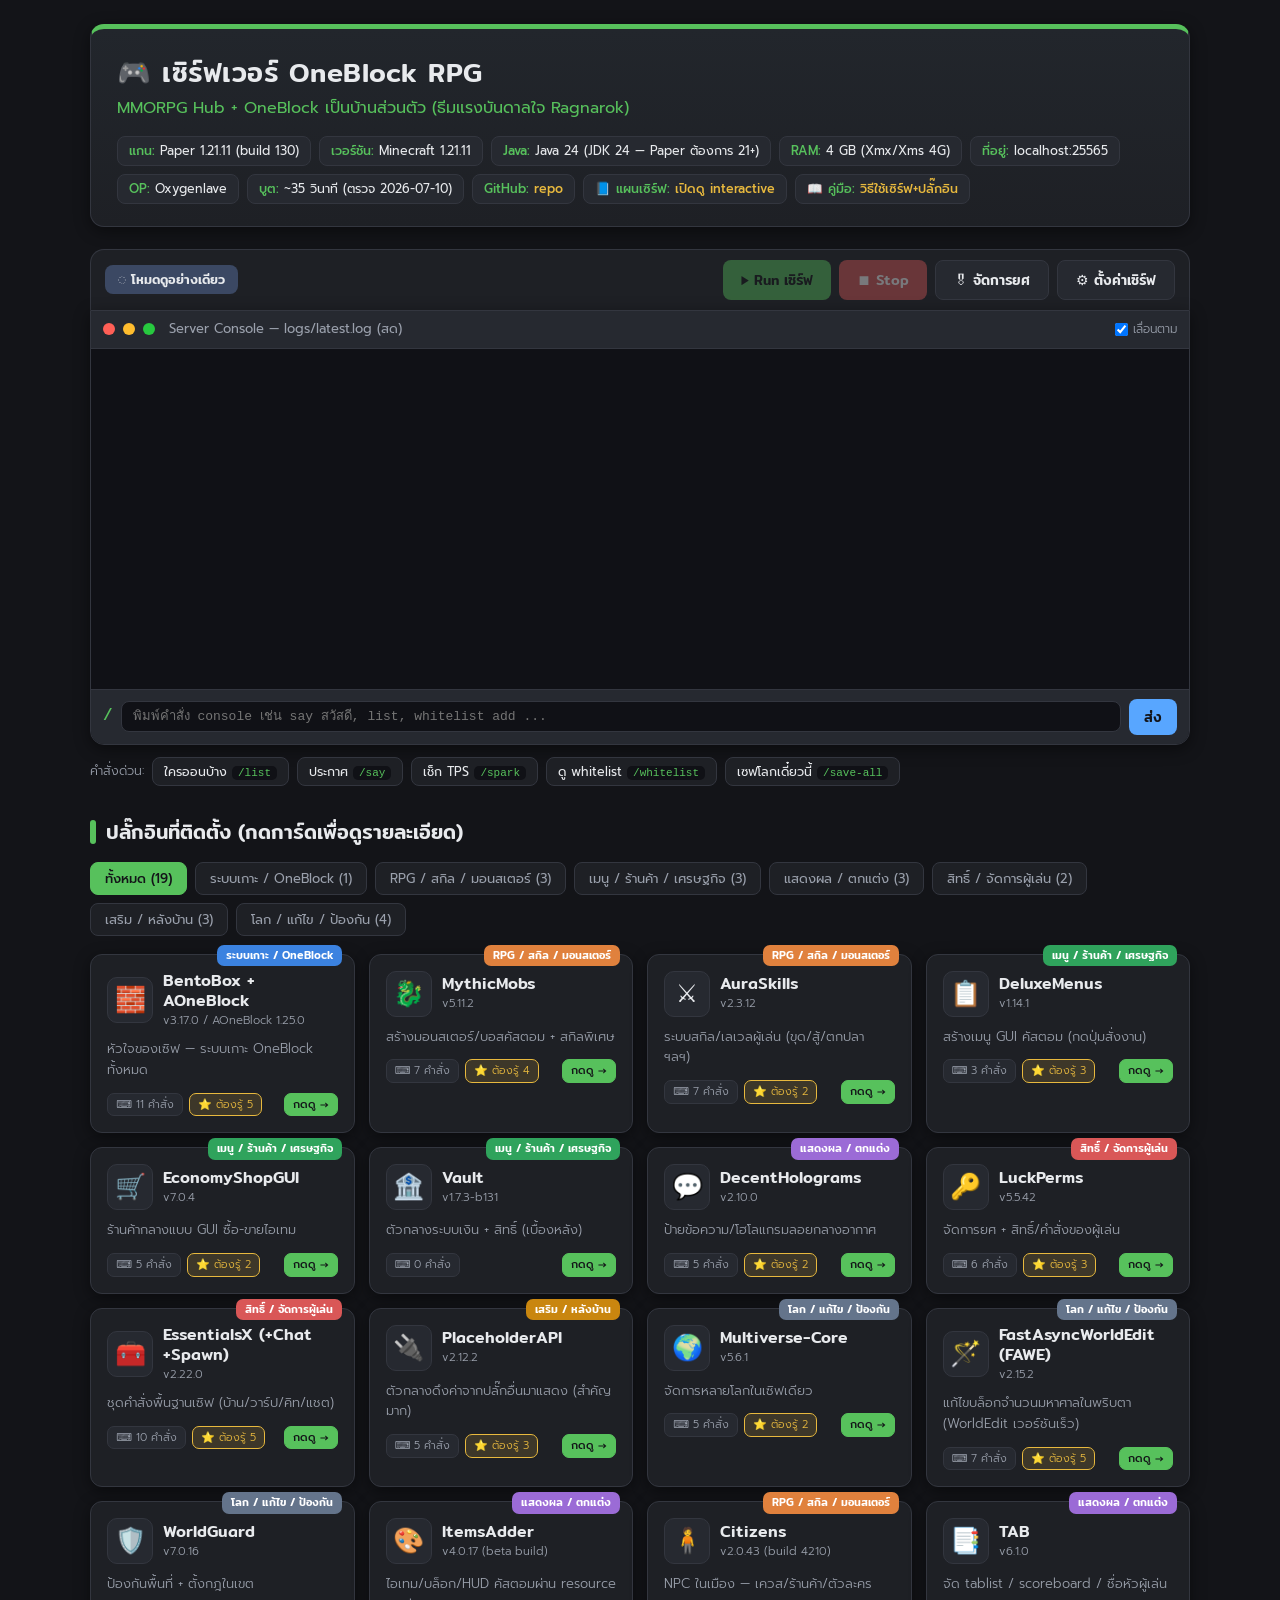
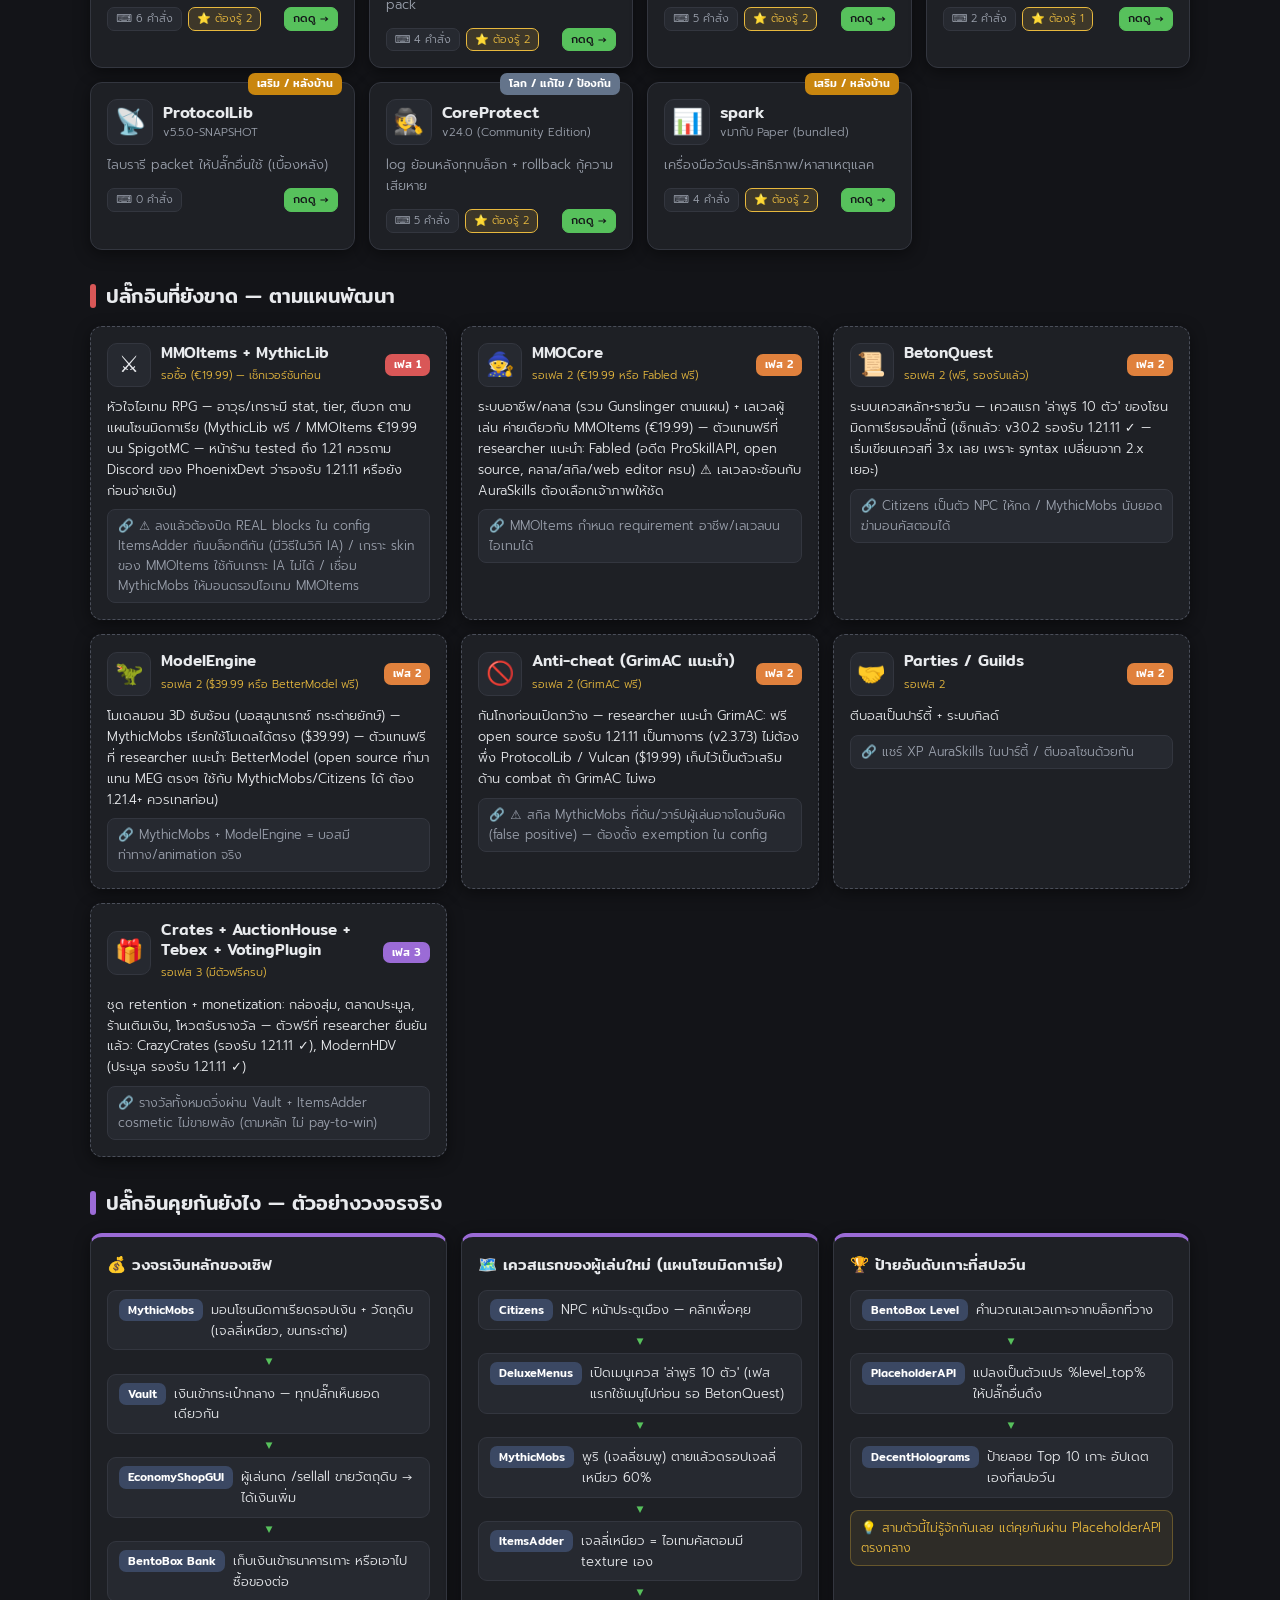
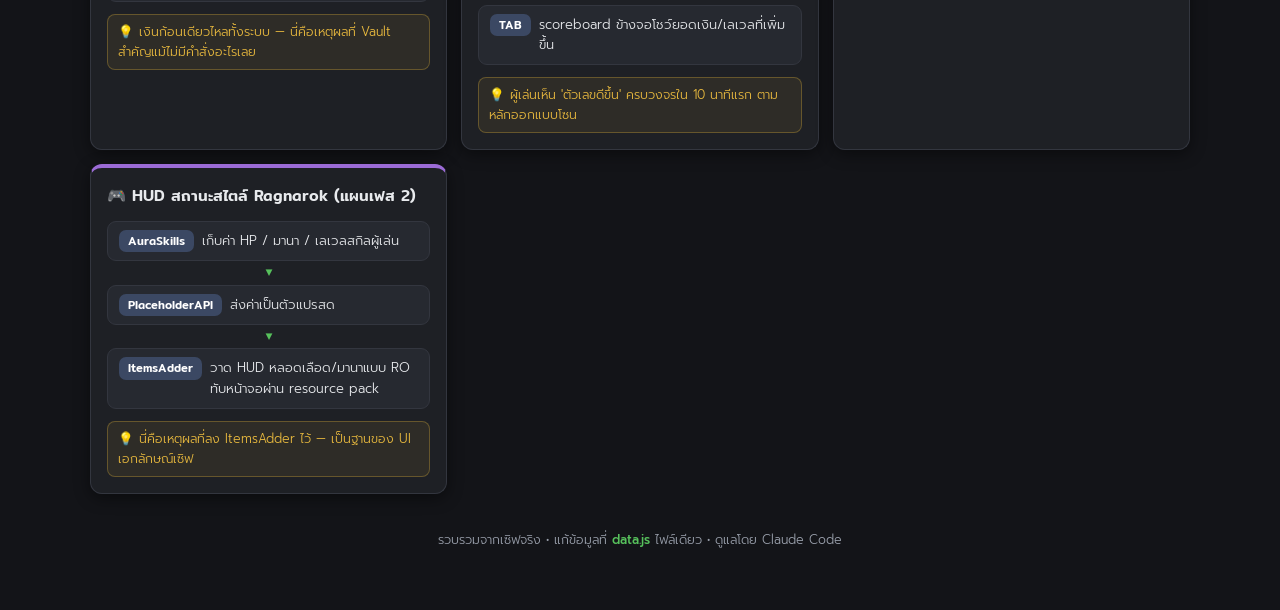
==== commit 2c5707ab: "ระบบจัดการยศบนเว็บ: ปุ่ม 🎖 สร้าง/แก้/ลบยศ + ตั้งยศผู้เล่น realtime ผ่าน RCON, ชุดสิทธิ์สำเร็จ 6 ชุดแ" ====
--- a/index.html
+++ b/index.html
@@ -20,6 +20,7 @@
         <div class="panel-btns">
           <button id="btnStart" class="pbtn run" disabled>▶ Run เซิร์ฟ</button>
           <button id="btnStop" class="pbtn stop" disabled>⏹ Stop</button>
+          <button id="btnRanks" class="pbtn cfg">🎖 จัดการยศ</button>
           <button id="btnConfig" class="pbtn cfg">⚙ ตั้งค่าเซิร์ฟ</button>
         </div>
       </div>
@@ -65,6 +66,11 @@
     <div class="modal" id="cfgModal"></div>
   </div>
 
+  <!-- modal จัดการยศ (LuckPerms ผ่าน RCON) -->
+  <div class="overlay" id="rankOverlay">
+    <div class="modal" id="rankModal"></div>
+  </div>
+
   <script src="data.js"></script>
   <script src="app.js"></script>
 </body>
--- a/styles.css
+++ b/styles.css
@@ -333,6 +333,98 @@
   background: rgba(232,185,62,.08); border: 1px solid rgba(232,185,62,.3); border-radius: 8px; padding: 7px 10px;
 }
 
+/* ---------- จัดการยศ (LuckPerms) ---------- */
+.rank-list { display: flex; flex-direction: column; gap: 6px; margin-bottom: 14px; }
+.rank-row {
+  display: flex; align-items: center; gap: 10px; flex-wrap: wrap;
+  background: var(--panel2); border: 1px solid var(--line); border-radius: 8px; padding: 8px 11px;
+}
+.rank-badge { font-family: "Mitr", sans-serif; font-weight: 500; font-size: 14px; }
+.rank-meta { font-size: 11.5px; color: var(--dim); font-family: "Consolas", monospace; flex: 1; }
+.rank-btns { display: flex; gap: 6px; }
+.rbtn {
+  font-family: "Prompt", sans-serif; font-size: 12px; cursor: pointer;
+  background: var(--panel); color: var(--text); border: 1px solid var(--line); border-radius: 7px; padding: 4px 10px;
+}
+.rbtn:hover { border-color: var(--grass); }
+.rbtn.apply { color: var(--gold); border-color: rgba(232,185,62,.4); }
+.rbtn.del { color: var(--red); }
+.rbtn:disabled { opacity: .5; }
+.rank-form { border: 1px dashed #4a4e59; border-radius: 10px; padding: 12px; margin-top: 14px; }
+.icon-pick { display: flex; gap: 5px; align-items: center; flex-wrap: wrap; width: 220px; }
+.icon-pick input { width: 52px !important; text-align: center; font-size: 15px !important; }
+.ipick {
+  width: 30px; height: 30px; background: #101116; color: var(--text);
+  border: 1px solid var(--line); border-radius: 6px; cursor: pointer; font-size: 14px;
+}
+.ipick:hover { border-color: var(--gold); color: var(--gold); }
+.preset-grid { display: grid; grid-template-columns: repeat(auto-fill, minmax(230px, 1fr)); gap: 8px; margin-bottom: 10px; }
+.preset-box {
+  display: block; background: var(--panel2); border: 1px solid var(--line); border-radius: 8px;
+  padding: 8px 10px; font-size: 12.5px; cursor: pointer;
+}
+.preset-box:hover { border-color: var(--grass); }
+.preset-box b { display: inline; font-weight: 500; color: var(--text); margin-left: 4px; }
+.preset-box small { display: block; color: var(--dim); font-size: 11px; margin-top: 2px; }
+.cfg-row textarea {
+  width: 220px; flex: none; background: #101116; color: var(--text);
+  border: 1px solid var(--line); border-radius: 7px; padding: 6px 10px;
+  font-size: 12px; font-family: "Consolas", monospace; outline: none; resize: vertical;
+}
+.cfg-row textarea:focus { border-color: var(--grass); }
+.preset-edit textarea { width: 300px; }
+.assign-row input { width: 140px !important; }
+.assign-row select { width: 150px !important; }
+.mc-preview { font-family: "Consolas", monospace; background: #101116; border-radius: 5px; padding: 2px 8px; color: #888; }
+@media (max-width: 560px) { .preset-edit textarea, .assign-row input, .assign-row select { width: 100% !important; } }
+
+/* ---------- หน้าคู่มือ (guide.html) ---------- */
+.chip.legend { color: var(--dim); }
+.gcard {
+  background: var(--panel); border: 1px solid var(--line); border-left: 4px solid var(--grass);
+  border-radius: 12px; box-shadow: var(--shadow); margin-bottom: 12px; overflow: hidden;
+}
+.gcard[data-id^="g-"]:nth-child(3n+2) { border-left-color: var(--gold); }
+.gcard[data-id^="g-"]:nth-child(3n) { border-left-color: var(--sky); }
+.ghead { display: flex; align-items: center; gap: 12px; padding: 13px 16px; cursor: pointer; }
+.ghead:hover { background: var(--panel2); }
+.gico {
+  font-size: 22px; width: 42px; height: 42px; flex: none; display: grid; place-items: center;
+  border: 1px solid var(--line); border-radius: 10px; background: var(--panel2);
+}
+.gtitle { flex: 1; }
+.gtitle h3 { font-size: 15.5px; color: var(--text); line-height: 1.3; }
+.gwho { font-size: 12px; color: var(--gold); }
+.gchev { color: var(--dim); transition: transform .15s; }
+.gcard.open .gchev { transform: rotate(180deg); }
+.gbody { display: none; padding: 4px 16px 14px; border-top: 1px solid var(--line); }
+.gcard.open .gbody { display: block; }
+.gstep { display: flex; align-items: flex-start; gap: 9px; padding: 8px 0; border-bottom: 1px dashed #2b2e37; }
+.gstep:last-of-type { border-bottom: none; }
+.gnum {
+  font-family: "Mitr", sans-serif; flex: none; width: 22px; height: 22px; margin-top: 1px;
+  display: grid; place-items: center; font-size: 12px; font-weight: 600;
+  background: var(--panel2); border: 1px solid var(--line); border-radius: 6px; color: var(--dim);
+}
+.wb { flex: none; font-size: 11px; font-weight: 500; border-radius: 6px; padding: 2px 8px; margin-top: 1px; white-space: nowrap; }
+.wb-console { background: rgba(87,193,92,.15); color: var(--grass); border: 1px solid rgba(87,193,92,.4); }
+.wb-game    { background: rgba(242,145,184,.12); color: var(--sakura); border: 1px solid rgba(242,145,184,.4); }
+.wb-file    { background: rgba(232,185,62,.12); color: var(--gold); border: 1px solid rgba(232,185,62,.4); }
+.wb-web     { background: rgba(88,166,255,.12); color: var(--sky); border: 1px solid rgba(88,166,255,.4); }
+.gtext { flex: 1; font-size: 13.5px; color: var(--text); }
+.gcmd {
+  display: inline-flex; align-items: center; gap: 8px; margin-top: 5px;
+  background: #101116; border: 1px solid var(--line); border-radius: 8px;
+  padding: 5px 10px; cursor: pointer; font-family: inherit; transition: border-color .1s;
+}
+.gcmd:hover { border-color: var(--grass); }
+.gcmd code { font-family: "Consolas","Cascadia Code",monospace; font-size: 12.5px; color: #9ef0b0; }
+.gcmd span { font-size: 10.5px; font-weight: 600; color: var(--dark); background: #9ef0b0; border-radius: 5px; padding: 1px 7px; }
+.gtip {
+  margin-top: 10px; font-size: 12.5px; color: var(--gold);
+  background: rgba(232,185,62,.08); border: 1px solid rgba(232,185,62,.3); border-radius: 8px; padding: 7px 10px;
+}
+
 /* ---------- toast ---------- */
 .toast {
   position: fixed; left: 50%; bottom: 28px; transform: translateX(-50%) translateY(20px);
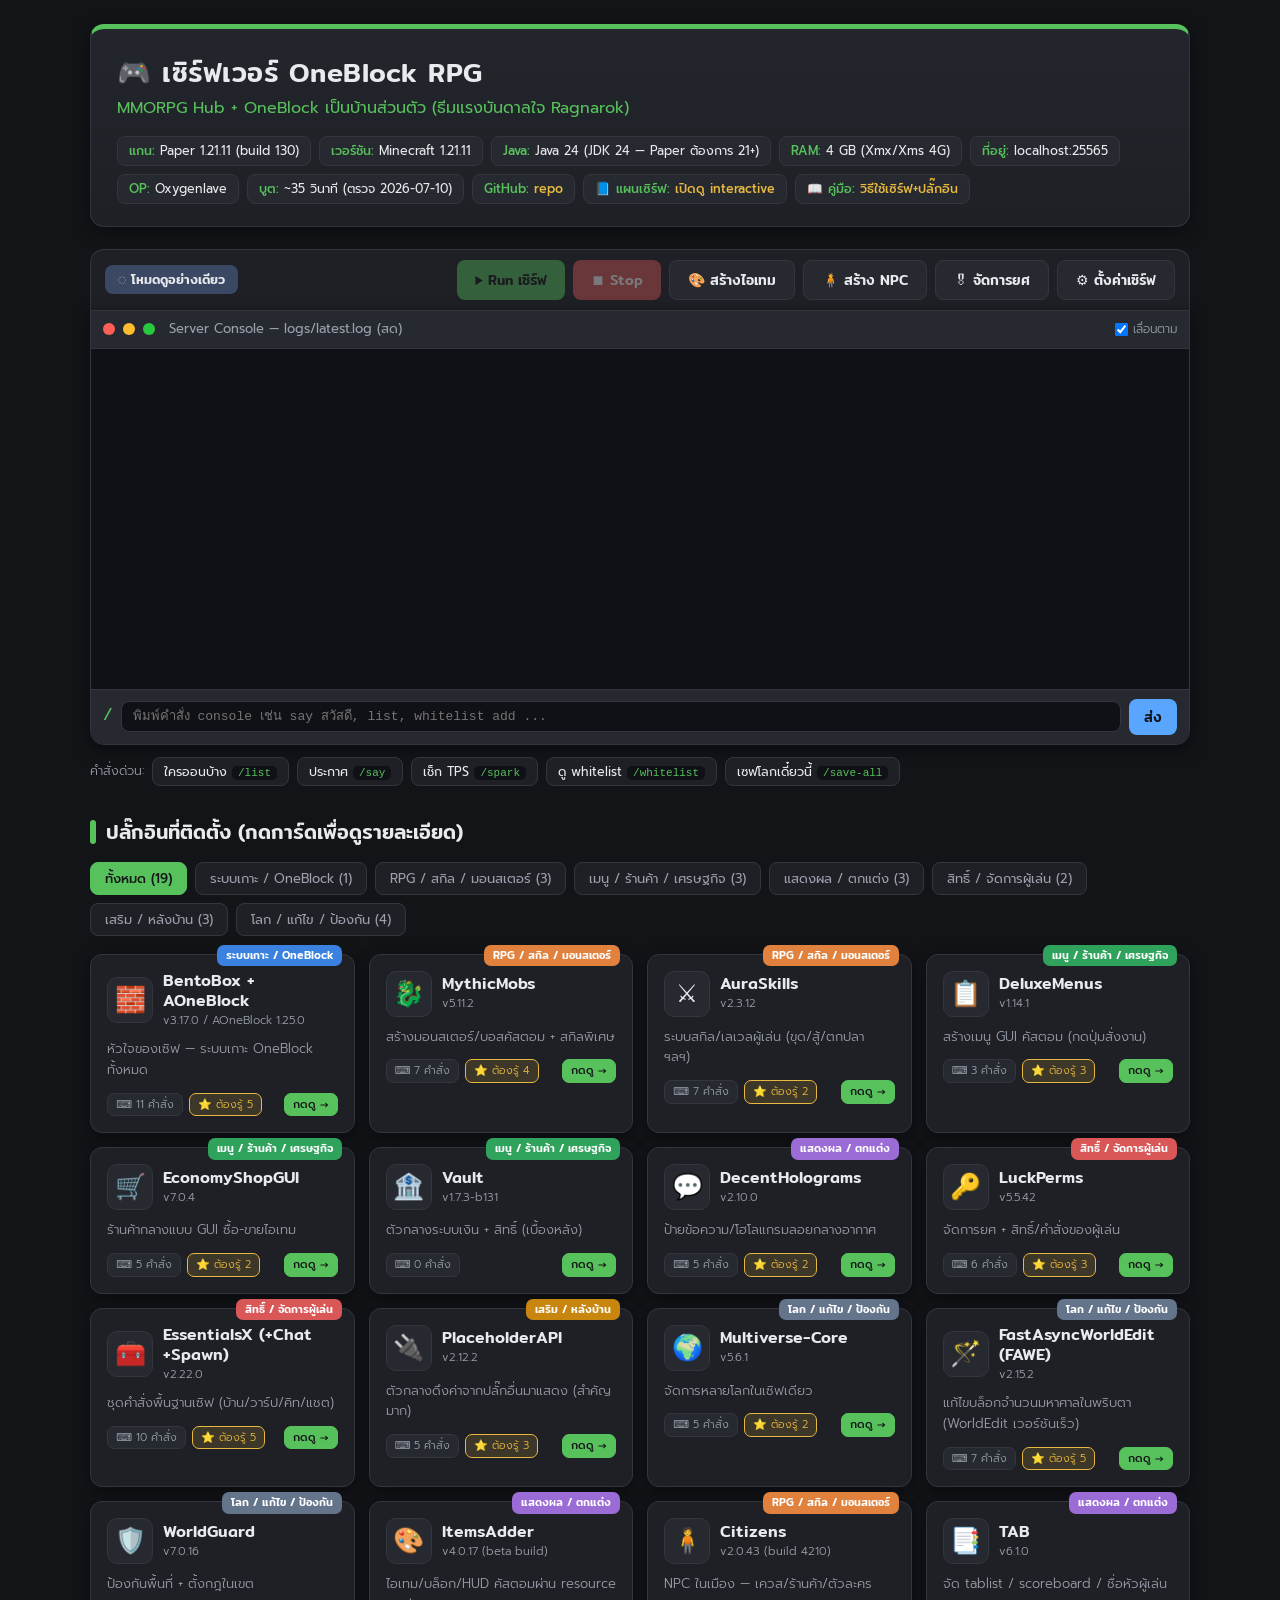
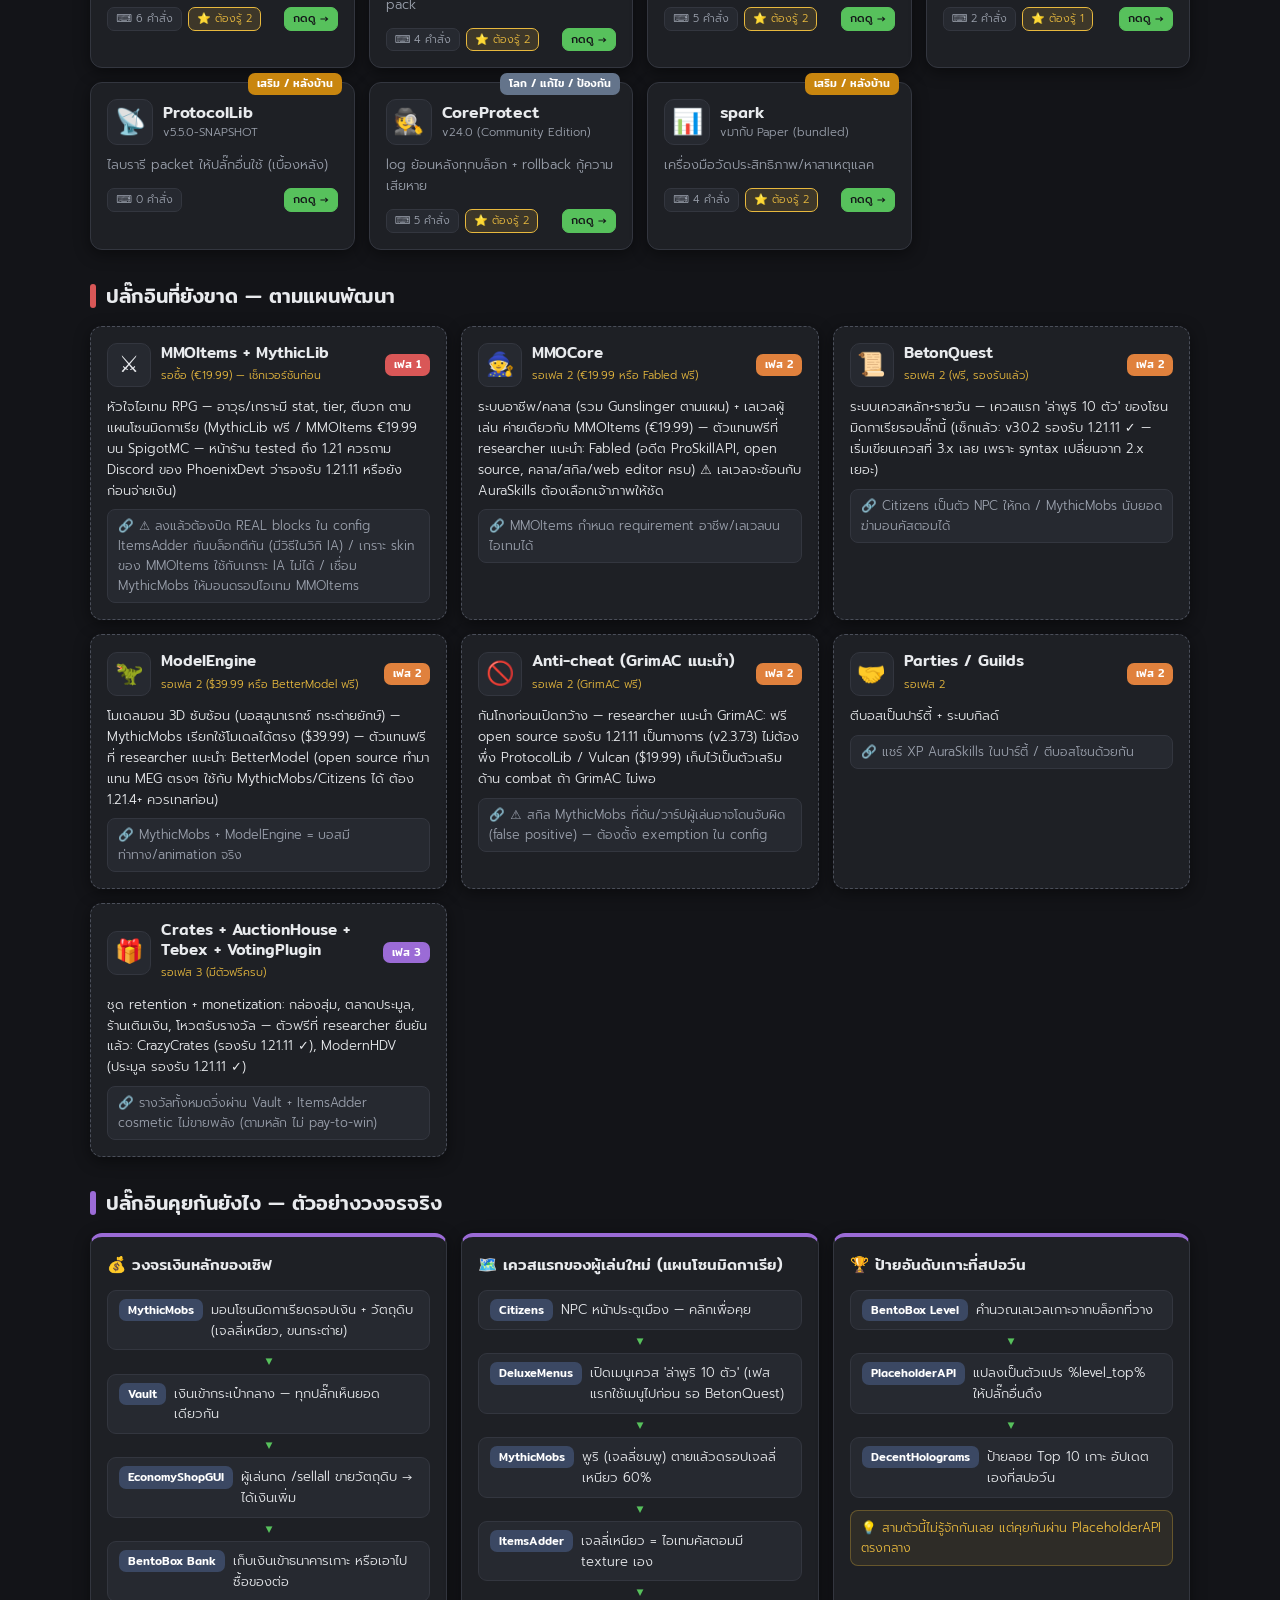
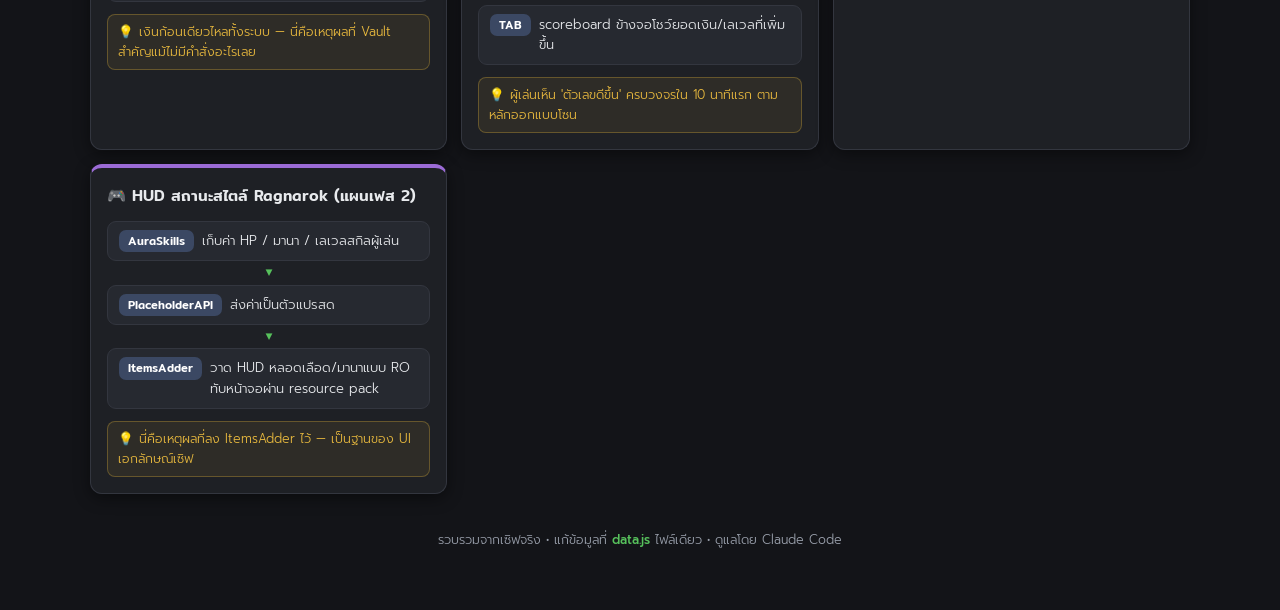
==== commit 6abb2c67: "UI สร้างของไม่ต้องจำคำสั่ง: 🎨 สร้างไอเทม ItemsAdder จากเว็บ (ฟอร์มชื่อไทย+สี+ไอเทมฐาน+lore+สเตตัส ดา" ====
--- a/index.html
+++ b/index.html
@@ -20,6 +20,8 @@
         <div class="panel-btns">
           <button id="btnStart" class="pbtn run" disabled>▶ Run เซิร์ฟ</button>
           <button id="btnStop" class="pbtn stop" disabled>⏹ Stop</button>
+          <button id="btnItems" class="pbtn cfg">🎨 สร้างไอเทม</button>
+          <button id="btnNpc" class="pbtn cfg">🧍 สร้าง NPC</button>
           <button id="btnRanks" class="pbtn cfg">🎖 จัดการยศ</button>
           <button id="btnConfig" class="pbtn cfg">⚙ ตั้งค่าเซิร์ฟ</button>
         </div>
@@ -71,6 +73,16 @@
     <div class="modal" id="rankModal"></div>
   </div>
 
+  <!-- modal สร้างไอเทม ItemsAdder -->
+  <div class="overlay" id="itemOverlay">
+    <div class="modal" id="itemModal"></div>
+  </div>
+
+  <!-- modal สร้าง NPC Citizens -->
+  <div class="overlay" id="npcOverlay">
+    <div class="modal" id="npcModal"></div>
+  </div>
+
   <script src="data.js"></script>
   <script src="app.js"></script>
 </body>
--- a/styles.css
+++ b/styles.css
@@ -378,6 +378,30 @@
 .mc-preview { font-family: "Consolas", monospace; background: #101116; border-radius: 5px; padding: 2px 8px; color: #888; }
 @media (max-width: 560px) { .preset-edit textarea, .assign-row input, .assign-row select { width: 100% !important; } }
 
+/* ---------- สร้างไอเทม ItemsAdder + สร้าง NPC ---------- */
+.item-list { display: flex; flex-direction: column; gap: 6px; margin-bottom: 14px; }
+.item-card {
+  display: flex; align-items: center; gap: 10px;
+  background: var(--panel2); border: 1px solid var(--line); border-radius: 8px; padding: 7px 10px;
+}
+.item-thumb {
+  width: 36px; height: 36px; flex: none; image-rendering: pixelated;
+  border: 1px solid var(--line); border-radius: 6px; background: #101116;
+}
+.item-thumb.noimg { display: grid; place-items: center; font-size: 17px; }
+.item-info { flex: 1; line-height: 1.3; }
+.item-info b { font-size: 13.5px; color: var(--text); font-weight: 500; }
+.item-info small { display: block; font-family: "Consolas", monospace; font-size: 10.5px; color: var(--dim); }
+.tex-zone { display: flex; align-items: center; gap: 10px; width: 220px; flex: none; flex-wrap: wrap; }
+.tex-zone input[type="file"] { width: 100%; font-size: 11px; color: var(--dim); }
+.tex-preview {
+  width: 64px; height: 64px; image-rendering: pixelated;
+  border: 1px solid var(--grass); border-radius: 8px; background: #101116;
+}
+.pos-inputs { display: flex; gap: 6px; width: 220px; flex: none; flex-wrap: wrap; align-items: center; }
+.pos-inputs input { width: 64px !important; flex: none; }
+@media (max-width: 560px) { .tex-zone, .pos-inputs { width: 100%; } }
+
 /* ---------- หน้าคู่มือ (guide.html) ---------- */
 .chip.legend { color: var(--dim); }
 .gcard {
